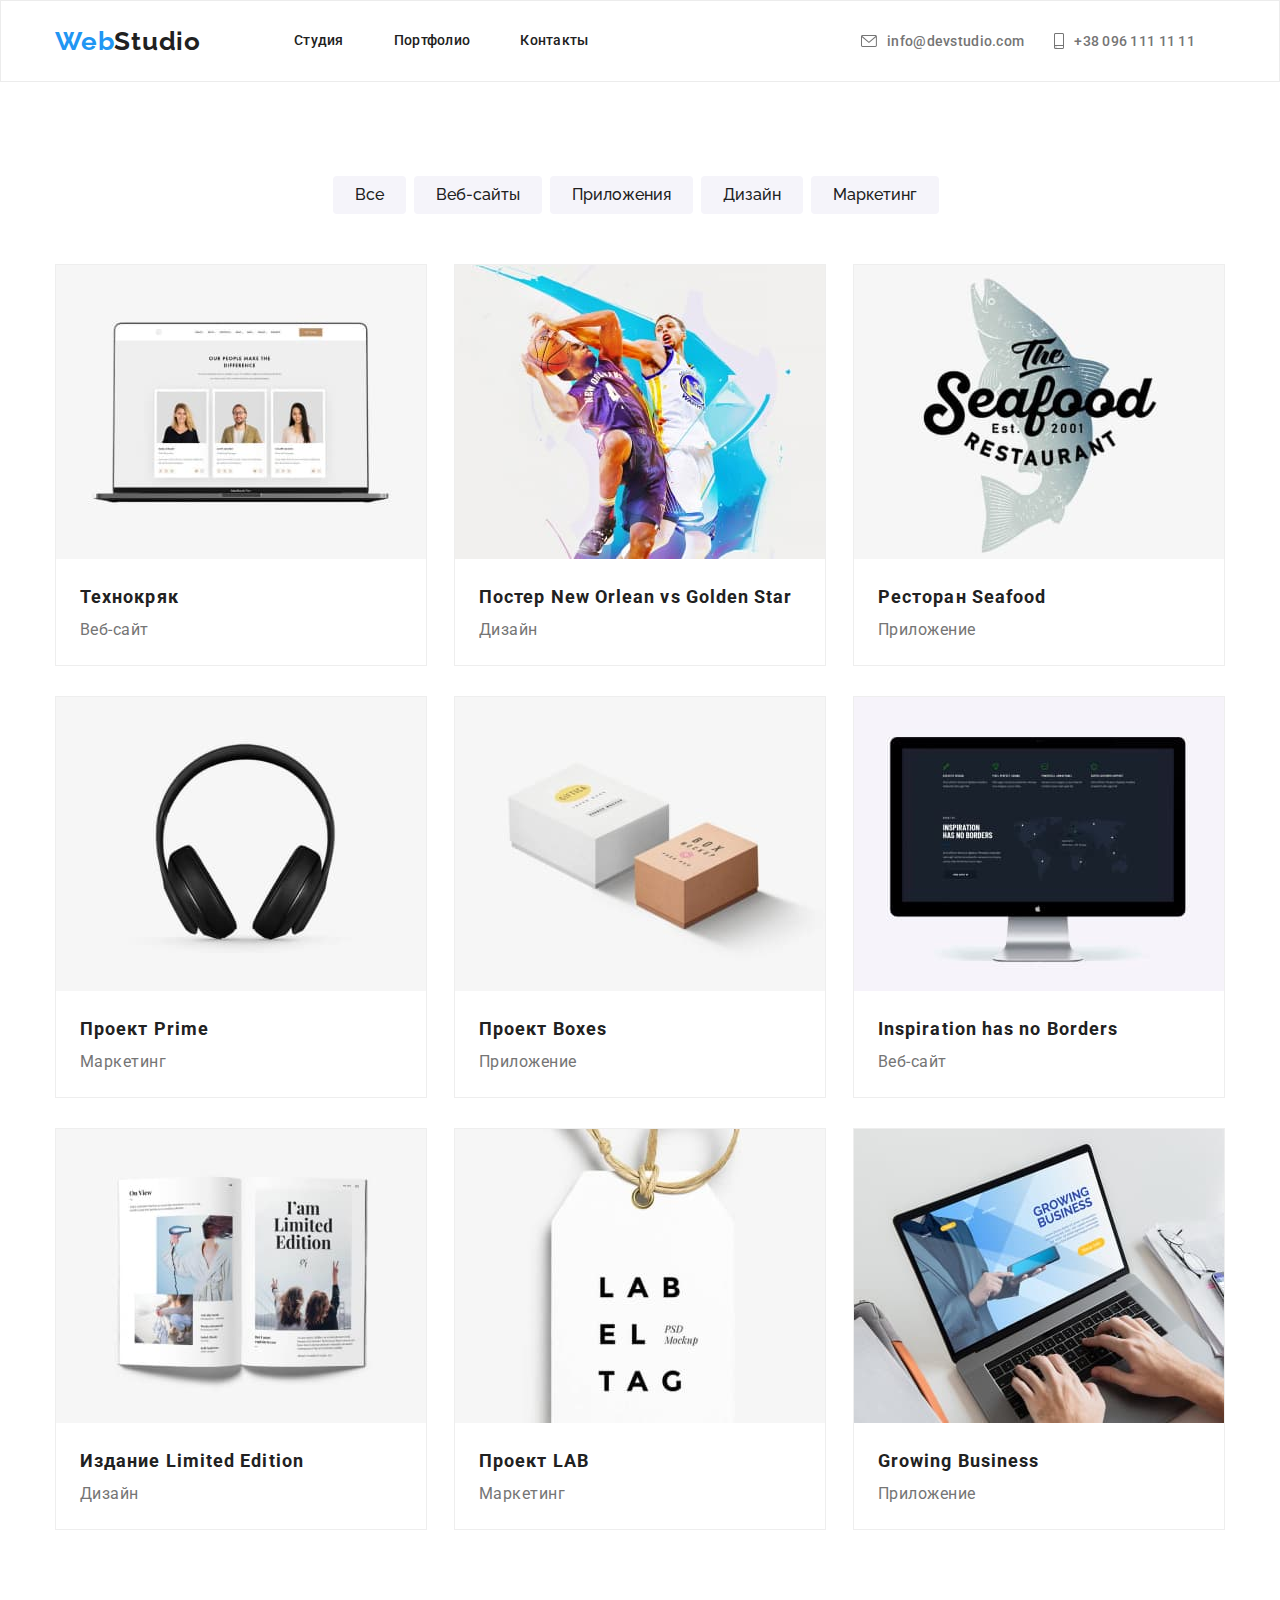
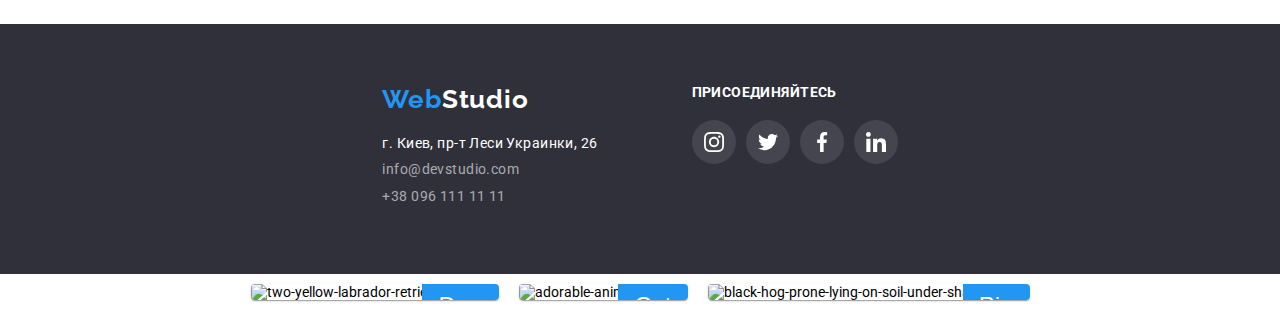
==== portfolio.html @ 31bb40c2 "Склонировал репозитори" ====
<!DOCTYPE html>
<html lang="en">
<head>
    <meta charset="UTF-8">
    <meta http-equiv="X-UA-Compatible" content="IE=edge">
    <meta name="viewport" content="width=device-width, initial-scale=1.0">
    <title>Portfolio</title>
    <link rel="preconnect" href="https://fonts.googleapis.com">
    <link rel="preconnect" href="https://fonts.gstatic.com" crossorigin>
    <link href="https://fonts.googleapis.com/css2?family=Raleway:wght@700&family=Roboto:wght@400;500;700;900&display=swap"
        rel="stylesheet">
    <link rel="stylesheet" href="https://cdnjs.cloudflare.com/ajax/libs/modern-normalize/1.1.0/modern-normalize.min.css"
        integrity="sha512-wpPYUAdjBVSE4KJnH1VR1HeZfpl1ub8YT/NKx4PuQ5NmX2tKuGu6U/JRp5y+Y8XG2tV+wKQpNHVUX03MfMFn9Q=="
        crossorigin="anonymous" referrerpolicy="no-referrer" />
    <link rel="stylesheet" href="./css/reset.css">
    <link rel="stylesheet" href="./css/styles.css">
</head>
<body>
    <!-- Шапка -->
    <header class="header">
        <div class="container header-top">
            <nav class="nav">
                <a lang="en" href="./index.html" class="logo">Web <span class="color-black">Studio</span></a>
                <ul class="links">
                    <li> <a href="./index.html" class="links-header">Студия</a></li>
                    <li> <a href="./portfolio.html" class="links-header">Портфолио</a></li>
                    <li> <a href="#" class="links-header">Контакты</a></li>
                </ul>
            </nav>
            <ul class="contacts list">
                <li class="icon-mail">
                    <a href="mailto:info@devstudio.com" class="link-header-root">
                        <svg class="mail-icon">
                            <use class="icon-envelope" href="./images/symbol-defs.svg#icon-envelope" width="16" height="12">
                        </svg>
                        info@devstudio.com
                    </a>
                </li>
                <li class="icon-mail">
                    <a href="tel:+380961111111" class="link-header-root">
                        <svg class="mail-icon smartphone">
                            <use class="icon-smartphone" href="./images/symbol-defs.svg#icon-smartphone" width="10"
                                height="16"></use>
                        </svg>
                        +38 096 111 11 11
                    </a>
                </li>
            </ul>
        </div>
    </header>
    <main>
        <section class="container">
            <div class="portfolio-content">
                <h1: hidden>Портфолио</h1:>
                <ul class="filter-button">
                    <li><button type="button" class="portfolio-button">Все</button></li>
                    <li><button type="button" class="portfolio-button">Веб-сайты</button></li>
                    <li><button type="button" class="portfolio-button">Приложения</button></li>
                    <li><button type="button" class="portfolio-button">Дизайн</button></li>
                    <li><button type="button" class="portfolio-button">Маркетинг</button></li>
                </ul>
                <ul class="portfolio-list">
                    <li class="portfolio-list-item">
                        <a href=""><img src="./images/img8.jpg" alt="Website" width="370" height="294"></a>
                        <div class="portfolio-spektr">
                            <h2 class="possibilities">Технокряк</h2>
                            <p class="possibilities-text">Веб-сайт</p>
                        </div>
                    </li>
                    <li class="portfolio-list-item">
                        <a href=""> <img src="./images/img9.jpg" alt="Poster" width="370" height="294"></a>
                        <div class="portfolio-spektr">
                            <h2 class="possibilities">Постер New Orlean vs Golden Star</h2>
                            <p class="possibilities-text">Дизайн</p>
                        </div>                        
                    </li>
                    <li class="portfolio-list-item">
                        <a href=""> <img src="./images/img10.jpg" alt="Restaurant" width="370" height="294"></a>
                        <div class="portfolio-spektr">
                            <h2 class="possibilities">Ресторан Seafood</h2>
                            <p class="possibilities-text">Приложение</p>
                        </div>
                    </li>
                    <li class="portfolio-list-item">
                        <a href=""> <img src="./images/img11.jpg" alt="Prodject Prime" width="370" height="294"></a>
                        <div class="portfolio-spektr">
                            <h2 class="possibilities">Проект Prime</h2>
                            <p class="possibilities-text">Маркетинг</p>
                        </div>
                    </li>
                    <li class="portfolio-list-item">
                        <a href=""> <img src="./images/img12.jpg" alt="Prodject Boxes" width="370" height="294"></a>
                        <div class="portfolio-spektr">
                            <h2 class="possibilities">Проект Boxes</h2>
                            <p class="possibilities-text">Приложение</p>
                        </div>                        
                    </li>
                    <li class="portfolio-list-item">
                        <a href=""> <img src="./images/img13.jpg" alt="Inspiration" width="370" height="294"></a>
                        <div class="portfolio-spektr">
                            <h2 class="possibilities">Inspiration has no Borders</h2>
                            <p class="possibilities-text">Веб-сайт</p>
                        </div>                        
                    </li>
                    <li class="portfolio-list-item">
                        <a href=""> <img src="./images/img14.jpg" alt="Издание Limited Edition" width="370" height="294"></a>
                        <div class="portfolio-spektr">
                            <h2 class="possibilities">Издание Limited Edition</h2>
                            <p class="possibilities-text">Дизайн</p>
                        </div>
                    </li>
                    <li class="portfolio-list-item">
                        <a href=""> <img src="./images/img15.jpg" alt="Проект LAB" width="370" height="294"></a>
                        <div class="portfolio-spektr">
                            <h2 class="possibilities">Проект LAB</h2>
                            <p class="possibilities-text">Маркетинг</p>
                        </div>                       
                    </li>
                    <li class="portfolio-list-item">
                        <a href=""> <img src="./images/img16.jpg" alt="Growing Business" width="370" height="294"></a>
                        <div class="portfolio-spektr">
                            <h2 class="possibilities">Growing Business</h2>
                            <p class="possibilities-text">Приложение</p>
                        </div>
                    </li>
                </ul>

            </div>
        </section>
    </main>
    <!-- Подвал страници -->
    <footer class="footer">
        <div class="container">
            <div>
                <a lang="en" href="./index.html" class="logo">Web<span class="color-white">Studio</span></a>
                <address class="address">
                    <ul>
                        <li class="footer-list"><a href="#" class="home"> г. Киев, пр-т Леси Украинки, 26</a></li>
                        <li class="footer-list"><a href="mailto:info@devstudio.com"
                                class="footer-contacts">info@devstudio.com</a>
                        </li>
                        <li class="footer-list"><a href="tel:+380961111111" class="footer-contacts">+38 096 111 11 11</a>
                        </li>
                    </ul>
                </address>
            </div>
            <div class="footer-social">
                <div class="footer-flex">
                    <h2 class="header-footer">присоединяйтесь</h2>
                </div>
                <div class="footer-flex-list">
                    <ul class="comand-social-list">
                        <li class="social-link"> <a href="#" class="comand-footer-link" aria-label="Instagram">
                                <svg class="icon-footer-link">
                                    <use href="images/symbol-defs.svg#icon-instagram" width="20" height="20"></use>
                                </svg>
                            </a>
                        </li>
                        <li class="social-link">
                            <a href="#" class="comand-footer-link" aria-label="Twitter">
                                <svg class="icon-footer-link">
                                    <use href="images/symbol-defs.svg#icon-twitter" width="20" height="20"></use>
                                </svg>
                            </a>
                        </li>
                        <li class="social-lick">
                            <a href="#" class="comand-footer-link" aria-label="Facebook">
                                <svg class="icon-footer-link">
                                    <use href="images/symbol-defs.svg#icon-facebook" width="20" height="20"></use>
                                </svg>
                            </a>
                        </li>
                        <li class="social-lick">
                            <a href="#" class="comand-footer-link" aria-label="Linkedin">
                                <svg class="icon-footer-link">
                                    <use href="images/symbol-defs.svg#icon-linkedin" width="20" height="20"></use>
                                </svg>
                            </a>
                        </li>
                    </ul>
                </div>
            </div>
        </div>
    </footer>
    <div class="container">
        <div class="thumb">
            <img src="https://images.pexels.com/photos/58997/pexels-photo-58997.jpeg?auto=compress&cs=tinysrgb&dpr=2&w=320"
                alt="two-yellow-labrador-retriever-puppies">
            <p class="label">Dog</p>
        </div>
    
        <div class="thumb">
            <img src="https://images.pexels.com/photos/2558605/pexels-photo-2558605.jpeg?auto=compress&cs=tinysrgb&dpr=2&&w=320"
                alt="adorable-animal-blur-cat">
            <p class="label">Cat</p>
        </div>
    
        <div class="thumb">
            <img src="https://images.pexels.com/photos/1300361/pexels-photo-1300361.jpeg?auto=compress&cs=tinysrgb&dpr=2&w=320"
                alt="black-hog-prone-lying-on-soil-under-shade-of-tree">
            <p class="label">Pig</p>
        </div>
    </div>
</body>
</html>
---- css/styles.css ----
*,
*::after,
*::before {
  margin: 0;
  padding: 0;
  box-sizing: border-box;
  /* outline: 2px solid tomato; */
}
a {
  text-decoration: none;
  cursor: pointer;
}
button {
  border: none;
  cursor: pointer;
}
ul li {
  list-style: none;
}

:root {
  --main-color: #212121;
  --sec-color: #757575;
  --active-color: #2196f3;
  --icon-color: #afb1b8;
}

body {
  font-family: 'Roboto', sans-serif;
  font-size: 14px;
  font-style: normal;
}
.section {
  padding-top: 94px;
  padding-bottom: 94px;
}
.container {
  width: 1200px;
  margin: 0 auto;
  padding: 0 15px;
}
.nav,
.links,
.contacts,
header .container {
  display: flex;
  justify-content: space-between;
}

.header {
  border: 1px solid #ececec;
}

header .logo {
  margin-right: 93px;
  display: flex;
  align-items: center;
  font-family: 'Raleway', sans-serif;
  font-style: normal;
  font-weight: bold;
  font-size: 26px;
  line-height: 1.19;
  letter-spacing: 0.03em;
  color: var(--active-color);
}
/*  */
.color-black {
  color: var(--main-color);
}

/* Контакти */

.links-header {
  font-weight: 500;
  font-size: 14px;
  line-height: 1.14;
  letter-spacing: 0.02em;
  color: var(--main-color);
  padding: 32px 0;
  display: inline-block;
  margin-right: 50px;
}

.links:last-child {
  margin-right: 0;
}

.links-header:hover,
.links-header:focus {
  color: var(--active-color);
}
.link-header-root {
  font-family: Roboto;
  font-style: normal;
  font-weight: 500;
  font-size: 14px;
  line-height: 16px;
  letter-spacing: 0.02em;
  color: #757575;
  margin-right: 30px;
}

.link-header-root:focus,
.link-header-root:hover {
  color: var(--active-color);
}

.link-header-root:focus .icon-envelope,
.link-header-root:hover .icon-envelope {
  fill: var(--active-color);
}

.link-header-root:focus .icon-smartphone,
.link-header-root:hover .icon-smartphone {
  fill: var(--active-color);
}

.icon-mail:last-child {
  margin-right: 0;
}

.header-top {
  align-items: center;
}
.contacts list {
  display: flex;
  margin-left: auto;
  align-items: center;
  vertical-align: center;
}

.contacts list .icon-mail + .icon-mail {
  display: flex;
  margin-left: 30px;
  justify-content: center;
}

.link-header-root {
  display: flex;
  align-items: center;
}

.mail-icon {
  display: inline-block;
  justify-content: center;
  align-items: center;
  margin-right: 10px;
  width: 16px;
  height: 12px;
}

.smartphone {
  display: inline-block;
  justify-content: center;
  align-items: center;
  margin-right: 10px;
  width: 10px;
  height: 16px;
}

.icon-envelope {
  width: 16px;
  height: 12px;
  fill: var(--sec-color);
}
.icon-smartphone {
  fill: var(--sec-color);
}
.link-header:hover use,
.link-header:focus use {
  fill: var(--active-color);
}
/* Герой  */
.hero {
  padding: 200px 0;
  background: #2f303a;
  height: 600px;
  max-width: 1600px;
  margin-left: auto;
  margin-right: auto;
  background-image: linear-gradient(to right, rgba(47, 48, 58, 0.4), rgba(47, 48, 58, 0.4)),
    url(../images/hero.jpg);
  background-size: contain;
  background-repeat: no-repeat;
  background-position: center;
}

.hero-title {
  font-size: 44px;
  color: #ffffff;
  text-transform: uppercase;
  font-weight: 900;
  font-size: 44px;
  line-height: 1.36;
  text-align: center;
  letter-spacing: 0.06em;
  max-width: 650px;
  margin: 0 auto;
  margin-bottom: 30px;
}

.hero-btn {
  padding: 10px 32px;
  border-radius: 4px;
  margin: 0 auto;
  display: block;
  background: var(--active-color);
  box-shadow: 0px 4px 4px rgba(0, 0, 0, 0.15);
  font-weight: bold;
  font-size: 16px;
  line-height: 1.87;
  letter-spacing: 0.06em;
  color: #ffffff;
}

.hero-btn:hover,
.hero-btn:focus {
  background-color: #188ce8;
}
/* Плюси компании */

.flex-company {
  display: flex;
  padding-top: 94px;
  justify-content: center;
  padding-bottom: 94px;
}

.company {
  font-size: 14px;
  line-height: 1.14;
  letter-spacing: 0.03em;
  text-transform: uppercase;
  color: var(--main-color);
  width: 270px;
  height: 16px;
  margin-bottom: 10px;
}

.company-plus {
  font-size: 14px;
  line-height: 1.71;
  color: var(--sec-color);
  box-sizing: border-box;
  width: 270px;
  height: 75px;
}

.flex-company-list:not(:last-child) {
  margin-right: 30px;
  width: 270px;
  height: 100;
}

.icon-box {
  display: flex;
  align-items: center;
  justify-content: center;
  margin-bottom: 30px;
  height: 120px;
  background-color: #f5f4fa;
}

.icon-antenna {
  display: flex;
  align-items: center;
  justify-content: center;
  padding: 0;
  width: 70px;
  height: 70px;
}

.icon-clock {
  display: flex;
  align-items: center;
  justify-content: center;
  padding: 0;
  width: 70px;
  height: 70px;
}

.icon-diagram {
  display: flex;
  align-items: center;
  justify-content: center;
  padding: 0;
  width: 70px;
  height: 70px;
}

.icon-astronaut {
  display: flex;
  align-items: center;
  justify-content: center;
  padding: 0;
  width: 70px;
  height: 70px;
}
/* Чем ми занимаємься */

.header-main {
  font-weight: bold;
  font-size: 36px;
  line-height: 1.16;
  text-align: center;
  letter-spacing: 0.03em;
  color: var(--main-color);
  margin-bottom: 50px;
}

.work {
  display: flex;
  padding-bottom: 94px;
}

.work-list:not(:last-child) {
  margin-right: 30px;
}

/* Наша команда */

.our-comand {
  background: #f5f4fa;
}

.comand {
  display: flex;
}

.comand-list {
  margin-right: 30px;
  background: #ffffff;
  box-shadow: 0px 1px 3px rgba(0, 0, 0, 0.12), 0px 1px 1px rgba(0, 0, 0, 0.14),
    0px 2px 1px rgba(0, 0, 0, 0.2);
  border-radius: 0px 0px 4px 4px;
}

.comand-list-name {
  text-align: center;
  margin-top: 30px;
  margin-bottom: 30px;
}

.employees {
  font-weight: 500;
  font-size: 16px;
  line-height: 1.18;
  letter-spacing: 0.03em;
  color: var(--main-color);
}

.speciality {
  font-size: 16px;
  line-height: 1.18;
  letter-spacing: 0.03em;
  color: var(--sec-color);
}

/* Соцсети*/

.comand-social-list {
  display: flex;
  justify-content: center;
  padding-left: 0;
}

.comand-social-list li:not(:last-child) {
  margin-right: 10px;
  margin-bottom: 30px;
}

.comand-social-link {
  display: flex;
  justify-content: center;
  align-items: center;
  background-position: center;
  border-radius: 50%;
  fill: #afb1b8;
  width: 44px;
  height: 44px;
}

.comand-social-link:hover,
.comand-social-link:focus {
  background-color: var(--active-color);
}

.comand-social-link:focus .icon-social-link,
.comand-social-link:hover .icon-social-link {
  fill: #ffffff;
}

.social-link {
  display: flex;
  justify-content: center;
  align-items: center;
}

.icon-social-link {
  width: 20px;
  height: 20px;
  fill: var(--sec-color);
}
/* Постоянные клиенты */
.clients-list {
  padding: 0;
  margin: 0;
  display: flex;
  justify-content: center;
  align-content: center;
}
.item {
  flex-basis: calc(100% / 6)-30px;
  /* display: flex; */
  /* align-items: center; */
  /* justify-content: center; */
  /* margin-bottom: 30px; */
  width: 170px;
  height: 92px;
}

.item:not(:last-child) {
  margin-right: 30px;
}

.client-icon {
  width: 170px;
  height: 92px;
  display: flex;
  justify-content: center;
  align-items: center;
  padding: 0;
  border-radius: 4px;
  border: 1px solid #afb1b8;
  background: #ffffff;
  fill: var(--icon-color);
  transition-property: border, fill;
  transition-duration: 250ms;
}

.client-icon:hover,
.client-icon:focus {
  fill: var(--active-color);
  border: 1px solid var(--active-color);
}

.item {
  fill: var(--icon-color);
}

.group1 {
  width: 41px;
  height: 47px;
}

.group2 {
  width: 40px;
  height: 52px;
}

.group3 {
  width: 43px;
  height: 41px;
}

.group4 {
  width: 85px;
  height: 41px;
}

.group5 {
  width: 63px;
  height: 45px;
}

.group6 {
  width: 94px;
  height: 44px;
}
/* Футер */

.footer {
  background: #2f303a;
  padding-top: 60px;
  padding-bottom: 60px;
}

.footer .container {
  display: flex;
}

.footer-social {
  margin-left: 70px;
}

.home {
  font-style: normal;
  font-size: 14px;
  line-height: 1.18;
  letter-spacing: 0.03em;
  color: #ffffff;
  margin-bottom: 10px;
}

.footer-contacts {
  font-style: normal;
  font-size: 14px;
  line-height: 1.18;
  letter-spacing: 0.03em;
  color: rgba(255, 255, 255, 0.6);
  margin-bottom: 10px;
}

footer .logo {
  margin-right: 93px;
  display: flex;
  align-items: center;
  font-family: 'Raleway', sans-serif;
  font-style: normal;
  font-weight: bold;
  font-size: 26px;
  line-height: 1.19;
  letter-spacing: 0.03em;
  color: var(--active-color);
}
.color-white {
  color: #fff;
}

.header-footer {
  font-family: Roboto;
  font-style: normal;
  font-weight: bold;
  font-size: 14px;
  line-height: 16px;
  letter-spacing: 0.03em;
  text-transform: uppercase;
  color: #ffffff;
  margin-bottom: 20px;
}
.comand-footer-link {
  display: flex;
  justify-content: center;
  align-items: center;
  background-position: center;
  border-radius: 50%;
  background: rgba(255, 255, 255, 0.1);
  width: 44px;
  height: 44px;
}

.icon-footer-link {
  width: 20px;
  height: 20px;
  fill: #ffffff;
}

.comand-footer-link:hover,
.comand-footer-link:focus {
  background-color: var(--active-color);
}

.comand-footer-link:focus .icon-social-link,
.comand-footer-link:hover .icon-social-link {
  fill: #ffffff;
}

/* .footer-flex { */
/* display: inline-flex; */
/* } */
/* .footer-flex-list { */
/* display: flex; */
/* } */
/* .flex-footer { */
/* display: flex; */
/* justify-content: center; */
/* } */
.home a:hover,
.home a:focus,
.footer-contacts a:hover,
.footer-contacts a:focus,


/* dddd */


.address {
  margin-top: 20px;
}

.footer-list:not(last-child) {
  margin-bottom: 10px;
}

/* Portfolio */
.portfolio-content {
  padding-top: 94px;
  padding-bottom: 94px;
}

/* Кнопки на портфолио */

.filter-button {
  display: flex;
  justify-content: center;
  padding: auto 8px;
}

.filter-button {
  padding-bottom: 50px;
}

.portfolio-button {
  padding: 6px 22px;
  text-align: center;
  color: var(--main-color);
  background: #f5f4fa;
  box-shadow: 0px 4px 4px rgba(0, 0, 0, 0.15);

  font-family: 'Raleway', sans-serif;
  font-weight: 500;
  font-size: 16px;
  line-height: 1.62;
  /* cursor: pointer; */

  border: none;
  box-shadow: none;
  border-radius: 4px;
  margin-right: 8px;
}

.portfolio-button:hover,
.portfolio-button:focus {
  background-color: #188ce8;
  color: #ffffff;
  box-shadow: 0px 3px 1px rgba(0, 0, 0, 0.1), 0px 1px 2px rgba(0, 0, 0, 0.08),
    0px 2px 2px rgba(0, 0, 0, 0.12);
}

.portfolio-list {
  /* padding-bottom: 94px; */
  display: flex;
  flex-wrap: wrap;
  justify-content: space-between;
}
.portfolio-list-item:focus,
.portfolio-list-item:hover {
  box-shadow: 0px 1px 1px rgba(0, 0, 0, 0.12), 0px 4px 4px rgba(0, 0, 0, 0.06),
    1px 4px 6px rgba(0, 0, 0, 0.16);
  cursor: pointer;
}
/* Список возможностей */
.portfolio-list-item:nth-child(-n + 6) {
  /* margin-right: 10px; */
  margin-bottom: 30px;
}
.portfolio-list-item {
  border: 1px solid #eeeeee;
}
.possibilities {
  font-weight: bold;
  font-size: 18px;
  line-height: 2;
  letter-spacing: 0.06em;
  color: var(--main-color);
}
.possibilities-text {
  font-size: 16px;
  line-height: 1.87;
  letter-spacing: 0.03em;
  color: #757575;
}

.portfolio-spektr {
  margin: 20px 24px;
}

/* Розбор конспекта */
img {
  display: block;
  max-width: 100%;
  height: auto;
}

.container {
  display: flex;
  justify-content: center;
  margin: 0 auto;
}

.thumb {
  position: relative;
  margin: 10px;
  border-radius: 4px;
  overflow: hidden;
  background-color: #fff;
  box-shadow: 0px 2px 1px -1px rgba(0, 0, 0, 0.2), 0px 1px 1px 0px rgba(0, 0, 0, 0.14),
    0px 1px 3px 0px rgba(0, 0, 0, 0.12);
}

.thumb > .label {
  position: absolute;
  top: 0;
  right: 0;
  margin: 0;
  padding: 8px 16px;
  border-bottom-left-radius: 4px;

  font-family: sans-serif;
  font-size: 24px;
  background-color: #2196f3;
  color: #fff;
}
img {
  display: block;
  max-width: 100%;
  height: auto;
}

.container {
  display: flex;
  justify-content: center;
  margin: 0 auto;
}

.thumb {
  position: relative;
  margin: 10px;
  border-radius: 4px;
  overflow: hidden;
  background-color: #fff;
  box-shadow: 0px 2px 1px -1px rgba(0, 0, 0, 0.2), 0px 1px 1px 0px rgba(0, 0, 0, 0.14),
    0px 1px 3px 0px rgba(0, 0, 0, 0.12);
}

.thumb > .label {
  position: absolute;
  top: 0;
  right: 0;
  margin: 0;
  padding: 8px 16px;
  border-bottom-left-radius: 4px;

  font-family: sans-serif;
  font-size: 24px;
  background-color: #2196f3;
  color: #fff;
}
img {
  display: block;
  max-width: 100%;
  height: auto;
}

.container {
  display: flex;
  justify-content: center;
  margin: 0 auto;
}

.thumb {
  position: relative;
  margin: 10px;
  border-radius: 4px;
  overflow: hidden;
  background-color: #fff;
  box-shadow: 0px 2px 1px -1px rgba(0, 0, 0, 0.2), 0px 1px 1px 0px rgba(0, 0, 0, 0.14),
    0px 1px 3px 0px rgba(0, 0, 0, 0.12);
}

.thumb > .label {
  position: absolute;
  top: 0;
  right: 0;
  margin: 0;
  padding: 8px 16px;
  border-bottom-left-radius: 4px;

  font-family: sans-serif;
  font-size: 24px;
  background-color: #2196f3;
  color: #fff;
}
img {
  display: block;
  max-width: 100%;
  height: auto;
}

.container {
  display: flex;
  justify-content: center;
  margin: 0 auto;
}

.thumb {
  position: relative;
  margin: 10px;
  border-radius: 4px;
  overflow: hidden;
  background-color: #fff;
  box-shadow: 0px 2px 1px -1px rgba(0, 0, 0, 0.2), 0px 1px 1px 0px rgba(0, 0, 0, 0.14),
    0px 1px 3px 0px rgba(0, 0, 0, 0.12);
}

.thumb > .label {
  position: absolute;
  top: 0;
  right: 0;
  margin: 0;
  padding: 8px 16px;
  border-bottom-left-radius: 4px;

  font-family: sans-serif;
  font-size: 24px;
  background-color: #2196f3;
  color: #fff;
}
img {
  display: block;
  max-width: 100%;
  height: auto;
}

.container {
  display: flex;
  justify-content: center;
  margin: 0 auto;
}

.thumb {
  position: relative;
  margin: 10px;
  border-radius: 4px;
  overflow: hidden;
  background-color: #fff;
  box-shadow: 0px 2px 1px -1px rgba(0, 0, 0, 0.2), 0px 1px 1px 0px rgba(0, 0, 0, 0.14),
    0px 1px 3px 0px rgba(0, 0, 0, 0.12);
}

.thumb > .label {
  position: absolute;
  top: 0;
  right: 0;
  margin: 0;
  padding: 8px 16px;
  border-bottom-left-radius: 4px;

  font-family: sans-serif;
  font-size: 24px;
  background-color: #2196f3;
  color: #fff;
}
img {
  display: block;
  max-width: 100%;
  height: auto;
}

.container {
  display: flex;
  justify-content: center;
  margin: 0 auto;
}

.thumb {
  position: relative;
  margin: 10px;
  border-radius: 4px;
  overflow: hidden;
  background-color: #fff;
  box-shadow: 0px 2px 1px -1px rgba(0, 0, 0, 0.2), 0px 1px 1px 0px rgba(0, 0, 0, 0.14),
    0px 1px 3px 0px rgba(0, 0, 0, 0.12);
}

.thumb > .label {
  position: absolute;
  top: 0;
  right: 0;
  margin: 0;
  padding: 8px 16px;
  border-bottom-left-radius: 4px;

  font-family: sans-serif;
  font-size: 24px;
  background-color: #2196f3;
  color: #fff;
}
img {
  display: block;
  max-width: 100%;
  height: auto;
}

.container {
  display: flex;
  justify-content: center;
  margin: 0 auto;
}

.thumb {
  position: relative;
  margin: 10px;
  border-radius: 4px;
  overflow: hidden;
  background-color: #fff;
  box-shadow: 0px 2px 1px -1px rgba(0, 0, 0, 0.2), 0px 1px 1px 0px rgba(0, 0, 0, 0.14),
    0px 1px 3px 0px rgba(0, 0, 0, 0.12);
}

.thumb > .label {
  position: absolute;
  top: 0;
  right: 0;
  margin: 0;
  padding: 8px 16px;
  border-bottom-left-radius: 4px;

  font-family: sans-serif;
  font-size: 24px;
  background-color: #2196f3;
  color: #fff;
}
img {
  display: block;
  max-width: 100%;
  height: auto;
}

.container {
  display: flex;
  justify-content: center;
  margin: 0 auto;
}

.thumb {
  position: relative;
  margin: 10px;
  border-radius: 4px;
  overflow: hidden;
  background-color: #fff;
  box-shadow: 0px 2px 1px -1px rgba(0, 0, 0, 0.2), 0px 1px 1px 0px rgba(0, 0, 0, 0.14),
    0px 1px 3px 0px rgba(0, 0, 0, 0.12);
}

.thumb > .label {
  position: absolute;
  top: 0;
  right: 0;
  margin: 0;
  padding: 8px 16px;
  border-bottom-left-radius: 4px;

  font-family: sans-serif;
  font-size: 24px;
  background-color: #2196f3;
  color: #fff;
}
img {
  display: block;
  max-width: 100%;
  height: auto;
}

.container {
  display: flex;
  justify-content: center;
  margin: 0 auto;
}

.thumb {
  position: relative;
  margin: 10px;
  border-radius: 4px;
  overflow: hidden;
  background-color: #fff;
  box-shadow: 0px 2px 1px -1px rgba(0, 0, 0, 0.2), 0px 1px 1px 0px rgba(0, 0, 0, 0.14),
    0px 1px 3px 0px rgba(0, 0, 0, 0.12);
}

.thumb > .label {
  position: absolute;
  top: 0;
  right: 0;
  margin: 0;
  padding: 8px 16px;
  border-bottom-left-radius: 4px;

  font-family: sans-serif;
  font-size: 24px;
  background-color: #2196f3;
  color: #fff;
}
img {
  display: block;
  max-width: 100%;
  height: auto;
}

.container {
  display: flex;
  justify-content: center;
  margin: 0 auto;
}

.thumb {
  position: relative;
  margin: 10px;
  border-radius: 4px;
  overflow: hidden;
  background-color: #fff;
  box-shadow: 0px 2px 1px -1px rgba(0, 0, 0, 0.2), 0px 1px 1px 0px rgba(0, 0, 0, 0.14),
    0px 1px 3px 0px rgba(0, 0, 0, 0.12);
}

.thumb > .label {
  position: absolute;
  top: 0;
  right: 0;
  margin: 0;
  padding: 8px 16px;
  border-bottom-left-radius: 4px;

  font-family: sans-serif;
  font-size: 24px;
  background-color: #2196f3;
  color: #fff;
}
img {
  display: block;
  max-width: 100%;
  height: auto;
}

.container {
  display: flex;
  justify-content: center;
  margin: 0 auto;
}

.thumb {
  position: relative;
  margin: 10px;
  border-radius: 4px;
  overflow: hidden;
  background-color: #fff;
  box-shadow: 0px 2px 1px -1px rgba(0, 0, 0, 0.2), 0px 1px 1px 0px rgba(0, 0, 0, 0.14),
    0px 1px 3px 0px rgba(0, 0, 0, 0.12);
}

.thumb > .label {
  position: absolute;
  top: 0;
  right: 0;
  margin: 0;
  padding: 8px 16px;
  border-bottom-left-radius: 4px;

  font-family: sans-serif;
  font-size: 24px;
  background-color: #2196f3;
  color: #fff;
}
img {
  display: block;
  max-width: 100%;
  height: auto;
}

.container {
  display: flex;
  justify-content: center;
  margin: 0 auto;
}

.thumb {
  position: relative;
  margin: 10px;
  border-radius: 4px;
  overflow: hidden;
  background-color: #fff;
  box-shadow: 0px 2px 1px -1px rgba(0, 0, 0, 0.2), 0px 1px 1px 0px rgba(0, 0, 0, 0.14),
    0px 1px 3px 0px rgba(0, 0, 0, 0.12);
}

.thumb > .label {
  position: absolute;
  top: 0;
  right: 0;
  margin: 0;
  padding: 8px 16px;
  border-bottom-left-radius: 4px;

  font-family: sans-serif;
  font-size: 24px;
  background-color: #2196f3;
  color: #fff;
}
img {
  display: block;
  max-width: 100%;
  height: auto;
}

.container {
  display: flex;
  justify-content: center;
  margin: 0 auto;
}

.thumb {
  position: relative;
  margin: 10px;
  border-radius: 4px;
  overflow: hidden;
  background-color: #fff;
  box-shadow: 0px 2px 1px -1px rgba(0, 0, 0, 0.2), 0px 1px 1px 0px rgba(0, 0, 0, 0.14),
    0px 1px 3px 0px rgba(0, 0, 0, 0.12);
}

.thumb > .label {
  position: absolute;
  top: 0;
  right: 0;
  margin: 0;
  padding: 8px 16px;
  border-bottom-left-radius: 4px;

  font-family: sans-serif;
  font-size: 24px;
  background-color: #2196f3;
  color: #fff;
}
img {
  display: block;
  max-width: 100%;
  height: auto;
}

.container {
  display: flex;
  justify-content: center;
  margin: 0 auto;
}

.thumb {
  position: relative;
  margin: 10px;
  border-radius: 4px;
  overflow: hidden;
  background-color: #fff;
  box-shadow: 0px 2px 1px -1px rgba(0, 0, 0, 0.2), 0px 1px 1px 0px rgba(0, 0, 0, 0.14),
    0px 1px 3px 0px rgba(0, 0, 0, 0.12);
}

.thumb > .label {
  position: absolute;
  top: 0;
  right: 0;
  margin: 0;
  padding: 8px 16px;
  border-bottom-left-radius: 4px;

  font-family: sans-serif;
  font-size: 24px;
  background-color: #2196f3;
  color: #fff;
}
img {
  display: block;
  max-width: 100%;
  height: auto;
}

.container {
  display: flex;
  justify-content: center;
  margin: 0 auto;
}

.thumb {
  position: relative;
  margin: 10px;
  border-radius: 4px;
  overflow: hidden;
  background-color: #fff;
  box-shadow: 0px 2px 1px -1px rgba(0, 0, 0, 0.2), 0px 1px 1px 0px rgba(0, 0, 0, 0.14),
    0px 1px 3px 0px rgba(0, 0, 0, 0.12);
}

.thumb > .label {
  position: absolute;
  top: 0;
  right: 0;
  margin: 0;
  padding: 8px 16px;
  border-bottom-left-radius: 4px;

  font-family: sans-serif;
  font-size: 24px;
  background-color: #2196f3;
  color: #fff;
}
img {
  display: block;
  max-width: 100%;
  height: auto;
}

.container {
  display: flex;
  justify-content: center;
  margin: 0 auto;
}

.thumb {
  position: relative;
  margin: 10px;
  border-radius: 4px;
  overflow: hidden;
  background-color: #fff;
  box-shadow: 0px 2px 1px -1px rgba(0, 0, 0, 0.2), 0px 1px 1px 0px rgba(0, 0, 0, 0.14),
    0px 1px 3px 0px rgba(0, 0, 0, 0.12);
}

.thumb > .label {
  position: absolute;
  top: 0;
  right: 0;
  margin: 0;
  padding: 8px 16px;
  border-bottom-left-radius: 4px;

  font-family: sans-serif;
  font-size: 24px;
  background-color: #2196f3;
  color: #fff;
}
img {
  display: block;
  max-width: 100%;
  height: auto;
}

.container {
  display: flex;
  justify-content: center;
  margin: 0 auto;
}

.thumb {
  position: relative;
  margin: 10px;
  border-radius: 4px;
  overflow: hidden;
  background-color: #fff;
  box-shadow: 0px 2px 1px -1px rgba(0, 0, 0, 0.2), 0px 1px 1px 0px rgba(0, 0, 0, 0.14),
    0px 1px 3px 0px rgba(0, 0, 0, 0.12);
}

.thumb > .label {
  position: absolute;
  top: 0;
  right: 0;
  margin: 0;
  padding: 8px 16px;
  border-bottom-left-radius: 4px;

  font-family: sans-serif;
  font-size: 24px;
  background-color: #2196f3;
  color: #fff;
}
img {
  display: block;
  max-width: 100%;
  height: auto;
}

.container {
  display: flex;
  justify-content: center;
  margin: 0 auto;
}

.thumb {
  position: relative;
  margin: 10px;
  border-radius: 4px;
  overflow: hidden;
  background-color: #fff;
  box-shadow: 0px 2px 1px -1px rgba(0, 0, 0, 0.2), 0px 1px 1px 0px rgba(0, 0, 0, 0.14),
    0px 1px 3px 0px rgba(0, 0, 0, 0.12);
}

.thumb > .label {
  position: absolute;
  top: 0;
  right: 0;
  margin: 0;
  padding: 8px 16px;
  border-bottom-left-radius: 4px;

  font-family: sans-serif;
  font-size: 24px;
  background-color: #2196f3;
  color: #fff;
}
img {
  display: block;
  max-width: 100%;
  height: auto;
}

.container {
  display: flex;
  justify-content: center;
  margin: 0 auto;
}

.thumb {
  position: relative;
  margin: 10px;
  border-radius: 4px;
  overflow: hidden;
  background-color: #fff;
  box-shadow: 0px 2px 1px -1px rgba(0, 0, 0, 0.2), 0px 1px 1px 0px rgba(0, 0, 0, 0.14),
    0px 1px 3px 0px rgba(0, 0, 0, 0.12);
}

.thumb > .label {
  position: absolute;
  top: 0;
  right: 0;
  margin: 0;
  padding: 8px 16px;
  border-bottom-left-radius: 4px;

  font-family: sans-serif;
  font-size: 24px;
  background-color: #2196f3;
  color: #fff;
}
img {
  display: block;
  max-width: 100%;
  height: auto;
}

.container {
  display: flex;
  justify-content: center;
  margin: 0 auto;
}

.thumb {
  position: relative;
  margin: 10px;
  border-radius: 4px;
  overflow: hidden;
  background-color: #fff;
  box-shadow: 0px 2px 1px -1px rgba(0, 0, 0, 0.2), 0px 1px 1px 0px rgba(0, 0, 0, 0.14),
    0px 1px 3px 0px rgba(0, 0, 0, 0.12);
}

.thumb > .label {
  position: absolute;
  top: 0;
  right: 0;
  margin: 0;
  padding: 8px 16px;
  border-bottom-left-radius: 4px;

  font-family: sans-serif;
  font-size: 24px;
  background-color: #2196f3;
  color: #fff;
}
img {
  display: block;
  max-width: 100%;
  height: auto;
}

.container {
  display: flex;
  justify-content: center;
  margin: 0 auto;
}

.thumb {
  position: relative;
  margin: 10px;
  border-radius: 4px;
  overflow: hidden;
  background-color: #fff;
  box-shadow: 0px 2px 1px -1px rgba(0, 0, 0, 0.2), 0px 1px 1px 0px rgba(0, 0, 0, 0.14),
    0px 1px 3px 0px rgba(0, 0, 0, 0.12);
}

.thumb > .label {
  position: absolute;
  top: 0;
  right: 0;
  margin: 0;
  padding: 8px 16px;
  border-bottom-left-radius: 4px;

  font-family: sans-serif;
  font-size: 24px;
  background-color: #2196f3;
  color: #fff;
}
img {
  display: block;
  max-width: 100%;
  height: auto;
}

.container {
  display: flex;
  justify-content: center;
  margin: 0 auto;
}

.thumb {
  position: relative;
  margin: 10px;
  border-radius: 4px;
  overflow: hidden;
  background-color: #fff;
  box-shadow: 0px 2px 1px -1px rgba(0, 0, 0, 0.2), 0px 1px 1px 0px rgba(0, 0, 0, 0.14),
    0px 1px 3px 0px rgba(0, 0, 0, 0.12);
}

.thumb > .label {
  position: absolute;
  top: 0;
  right: 0;
  margin: 0;
  padding: 8px 16px;
  border-bottom-left-radius: 4px;

  font-family: sans-serif;
  font-size: 24px;
  background-color: #2196f3;
  color: #fff;
}
img {
  display: block;
  max-width: 100%;
  height: auto;
}

.container {
  display: flex;
  justify-content: center;
  margin: 0 auto;
}

.thumb {
  position: relative;
  margin: 10px;
  border-radius: 4px;
  overflow: hidden;
  background-color: #fff;
  box-shadow: 0px 2px 1px -1px rgba(0, 0, 0, 0.2), 0px 1px 1px 0px rgba(0, 0, 0, 0.14),
    0px 1px 3px 0px rgba(0, 0, 0, 0.12);
}

.thumb > .label {
  position: absolute;
  top: 0;
  right: 0;
  margin: 0;
  padding: 8px 16px;
  border-bottom-left-radius: 4px;

  font-family: sans-serif;
  font-size: 24px;
  background-color: #2196f3;
  color: #fff;
}
img {
  display: block;
  max-width: 100%;
  height: auto;
}

.container {
  display: flex;
  justify-content: center;
  margin: 0 auto;
}

.thumb {
  position: relative;
  margin: 10px;
  border-radius: 4px;
  overflow: hidden;
  background-color: #fff;
  box-shadow: 0px 2px 1px -1px rgba(0, 0, 0, 0.2), 0px 1px 1px 0px rgba(0, 0, 0, 0.14),
    0px 1px 3px 0px rgba(0, 0, 0, 0.12);
}

.thumb > .label {
  position: absolute;
  top: 0;
  right: 0;
  margin: 0;
  padding: 8px 16px;
  border-bottom-left-radius: 4px;

  font-family: sans-serif;
  font-size: 24px;
  background-color: #2196f3;
  color: #fff;
}
img {
  display: block;
  max-width: 100%;
  height: auto;
}

.container {
  display: flex;
  justify-content: center;
  margin: 0 auto;
}

.thumb {
  position: relative;
  margin: 10px;
  border-radius: 4px;
  overflow: hidden;
  background-color: #fff;
  box-shadow: 0px 2px 1px -1px rgba(0, 0, 0, 0.2), 0px 1px 1px 0px rgba(0, 0, 0, 0.14),
    0px 1px 3px 0px rgba(0, 0, 0, 0.12);
}

.thumb > .label {
  position: absolute;
  top: 0;
  right: 0;
  margin: 0;
  padding: 8px 16px;
  border-bottom-left-radius: 4px;

  font-family: sans-serif;
  font-size: 24px;
  background-color: #2196f3;
  color: #fff;
}
img {
  display: block;
  max-width: 100%;
  height: auto;
}

.container {
  display: flex;
  justify-content: center;
  margin: 0 auto;
}

.thumb {
  position: relative;
  margin: 10px;
  border-radius: 4px;
  overflow: hidden;
  background-color: #fff;
  box-shadow: 0px 2px 1px -1px rgba(0, 0, 0, 0.2), 0px 1px 1px 0px rgba(0, 0, 0, 0.14),
    0px 1px 3px 0px rgba(0, 0, 0, 0.12);
}

.thumb > .label {
  position: absolute;
  top: 0;
  right: 0;
  margin: 0;
  padding: 8px 16px;
  border-bottom-left-radius: 4px;

  font-family: sans-serif;
  font-size: 24px;
  background-color: #2196f3;
  color: #fff;
}
img {
  display: block;
  max-width: 100%;
  height: auto;
}

.container {
  display: flex;
  justify-content: center;
  margin: 0 auto;
}

.thumb {
  position: relative;
  margin: 10px;
  border-radius: 4px;
  overflow: hidden;
  background-color: #fff;
  box-shadow: 0px 2px 1px -1px rgba(0, 0, 0, 0.2), 0px 1px 1px 0px rgba(0, 0, 0, 0.14),
    0px 1px 3px 0px rgba(0, 0, 0, 0.12);
}

.thumb > .label {
  position: absolute;
  top: 0;
  right: 0;
  margin: 0;
  padding: 8px 16px;
  border-bottom-left-radius: 4px;

  font-family: sans-serif;
  font-size: 24px;
  background-color: #2196f3;
  color: #fff;
}
img {
  display: block;
  max-width: 100%;
  height: auto;
}

.container {
  display: flex;
  justify-content: center;
  margin: 0 auto;
}

.thumb {
  position: relative;
  margin: 10px;
  border-radius: 4px;
  overflow: hidden;
  background-color: #fff;
  box-shadow: 0px 2px 1px -1px rgba(0, 0, 0, 0.2), 0px 1px 1px 0px rgba(0, 0, 0, 0.14),
    0px 1px 3px 0px rgba(0, 0, 0, 0.12);
}

.thumb > .label {
  position: absolute;
  top: 0;
  right: 0;
  margin: 0;
  padding: 8px 16px;
  border-bottom-left-radius: 4px;

  font-family: sans-serif;
  font-size: 24px;
  background-color: #2196f3;
  color: #fff;
}
img {
  display: block;
  max-width: 100%;
  height: auto;
}

.container {
  display: flex;
  justify-content: center;
  margin: 0 auto;
}

.thumb {
  position: relative;
  margin: 10px;
  border-radius: 4px;
  overflow: hidden;
  background-color: #fff;
  box-shadow: 0px 2px 1px -1px rgba(0, 0, 0, 0.2), 0px 1px 1px 0px rgba(0, 0, 0, 0.14),
    0px 1px 3px 0px rgba(0, 0, 0, 0.12);
}

.thumb > .label {
  position: absolute;
  top: 0;
  right: 0;
  margin: 0;
  padding: 8px 16px;
  border-bottom-left-radius: 4px;

  font-family: sans-serif;
  font-size: 24px;
  background-color: #2196f3;
  color: #fff;
}
img {
  display: block;
  max-width: 100%;
  height: auto;
}

.container {
  display: flex;
  justify-content: center;
  margin: 0 auto;
}

.thumb {
  position: relative;
  margin: 10px;
  border-radius: 4px;
  overflow: hidden;
  background-color: #fff;
  box-shadow: 0px 2px 1px -1px rgba(0, 0, 0, 0.2), 0px 1px 1px 0px rgba(0, 0, 0, 0.14),
    0px 1px 3px 0px rgba(0, 0, 0, 0.12);
}

.thumb > .label {
  position: absolute;
  top: 0;
  right: 0;
  margin: 0;
  padding: 8px 16px;
  border-bottom-left-radius: 4px;

  font-family: sans-serif;
  font-size: 24px;
  background-color: #2196f3;
  color: #fff;
}
img {
  display: block;
  max-width: 100%;
  height: auto;
}

.container {
  display: flex;
  justify-content: center;
  margin: 0 auto;
}

.thumb {
  position: relative;
  margin: 10px;
  border-radius: 4px;
  overflow: hidden;
  background-color: #fff;
  box-shadow: 0px 2px 1px -1px rgba(0, 0, 0, 0.2), 0px 1px 1px 0px rgba(0, 0, 0, 0.14),
    0px 1px 3px 0px rgba(0, 0, 0, 0.12);
}

.thumb > .label {
  position: absolute;
  top: 0;
  right: 0;
  margin: 0;
  padding: 8px 16px;
  border-bottom-left-radius: 4px;

  font-family: sans-serif;
  font-size: 24px;
  background-color: #2196f3;
  color: #fff;
}
img {
  display: block;
  max-width: 100%;
  height: auto;
}

.container {
  display: flex;
  justify-content: center;
  margin: 0 auto;
}

.thumb {
  position: relative;
  margin: 10px;
  border-radius: 4px;
  overflow: hidden;
  background-color: #fff;
  box-shadow: 0px 2px 1px -1px rgba(0, 0, 0, 0.2), 0px 1px 1px 0px rgba(0, 0, 0, 0.14),
    0px 1px 3px 0px rgba(0, 0, 0, 0.12);
}

.thumb > .label {
  position: absolute;
  top: 0;
  right: 0;
  margin: 0;
  padding: 8px 16px;
  border-bottom-left-radius: 4px;

  font-family: sans-serif;
  font-size: 24px;
  background-color: #2196f3;
  color: #fff;
}
img {
  display: block;
  max-width: 100%;
  height: auto;
}

.container {
  display: flex;
  justify-content: center;
  margin: 0 auto;
}

.thumb {
  position: relative;
  margin: 10px;
  border-radius: 4px;
  overflow: hidden;
  background-color: #fff;
  box-shadow: 0px 2px 1px -1px rgba(0, 0, 0, 0.2), 0px 1px 1px 0px rgba(0, 0, 0, 0.14),
    0px 1px 3px 0px rgba(0, 0, 0, 0.12);
}

.thumb > .label {
  position: absolute;
  top: 0;
  right: 0;
  margin: 0;
  padding: 8px 16px;
  border-bottom-left-radius: 4px;

  font-family: sans-serif;
  font-size: 24px;
  background-color: #2196f3;
  color: #fff;
}
img {
  display: block;
  max-width: 100%;
  height: auto;
}

.container {
  display: flex;
  justify-content: center;
  margin: 0 auto;
}

.thumb {
  position: relative;
  margin: 10px;
  border-radius: 4px;
  overflow: hidden;
  background-color: #fff;
  box-shadow: 0px 2px 1px -1px rgba(0, 0, 0, 0.2), 0px 1px 1px 0px rgba(0, 0, 0, 0.14),
    0px 1px 3px 0px rgba(0, 0, 0, 0.12);
}

.thumb > .label {
  position: absolute;
  top: 0;
  right: 0;
  margin: 0;
  padding: 8px 16px;
  border-bottom-left-radius: 4px;

  font-family: sans-serif;
  font-size: 24px;
  background-color: #2196f3;
  color: #fff;
}
img {
  display: block;
  max-width: 100%;
  height: auto;
}

.container {
  display: flex;
  justify-content: center;
  margin: 0 auto;
}

.thumb {
  position: relative;
  margin: 10px;
  border-radius: 4px;
  overflow: hidden;
  background-color: #fff;
  box-shadow: 0px 2px 1px -1px rgba(0, 0, 0, 0.2), 0px 1px 1px 0px rgba(0, 0, 0, 0.14),
    0px 1px 3px 0px rgba(0, 0, 0, 0.12);
}

.thumb > .label {
  position: absolute;
  top: 0;
  right: 0;
  margin: 0;
  padding: 8px 16px;
  border-bottom-left-radius: 4px;

  font-family: sans-serif;
  font-size: 24px;
  background-color: #2196f3;
  color: #fff;
}
img {
  display: block;
  max-width: 100%;
  height: auto;
}

.container {
  display: flex;
  justify-content: center;
  margin: 0 auto;
}

.thumb {
  position: relative;
  margin: 10px;
  border-radius: 4px;
  overflow: hidden;
  background-color: #fff;
  box-shadow: 0px 2px 1px -1px rgba(0, 0, 0, 0.2), 0px 1px 1px 0px rgba(0, 0, 0, 0.14),
    0px 1px 3px 0px rgba(0, 0, 0, 0.12);
}

.thumb > .label {
  position: absolute;
  top: 0;
  right: 0;
  margin: 0;
  padding: 8px 16px;
  border-bottom-left-radius: 4px;

  font-family: sans-serif;
  font-size: 24px;
  background-color: #2196f3;
  color: #fff;
}
img {
  display: block;
  max-width: 100%;
  height: auto;
}

.container {
  display: flex;
  justify-content: center;
  margin: 0 auto;
}

.thumb {
  position: relative;
  margin: 10px;
  border-radius: 4px;
  overflow: hidden;
  background-color: #fff;
  box-shadow: 0px 2px 1px -1px rgba(0, 0, 0, 0.2), 0px 1px 1px 0px rgba(0, 0, 0, 0.14),
    0px 1px 3px 0px rgba(0, 0, 0, 0.12);
}

.thumb > .label {
  position: absolute;
  top: 0;
  right: 0;
  margin: 0;
  padding: 8px 16px;
  border-bottom-left-radius: 4px;

  font-family: sans-serif;
  font-size: 24px;
  background-color: #2196f3;
  color: #fff;
}
img {
  display: block;
  max-width: 100%;
  height: auto;
}

.container {
  display: flex;
  justify-content: center;
  margin: 0 auto;
}

.thumb {
  position: relative;
  margin: 10px;
  border-radius: 4px;
  overflow: hidden;
  background-color: #fff;
  box-shadow: 0px 2px 1px -1px rgba(0, 0, 0, 0.2), 0px 1px 1px 0px rgba(0, 0, 0, 0.14),
    0px 1px 3px 0px rgba(0, 0, 0, 0.12);
}

.thumb > .label {
  position: absolute;
  top: 0;
  right: 0;
  margin: 0;
  padding: 8px 16px;
  border-bottom-left-radius: 4px;

  font-family: sans-serif;
  font-size: 24px;
  background-color: #2196f3;
  color: #fff;
}
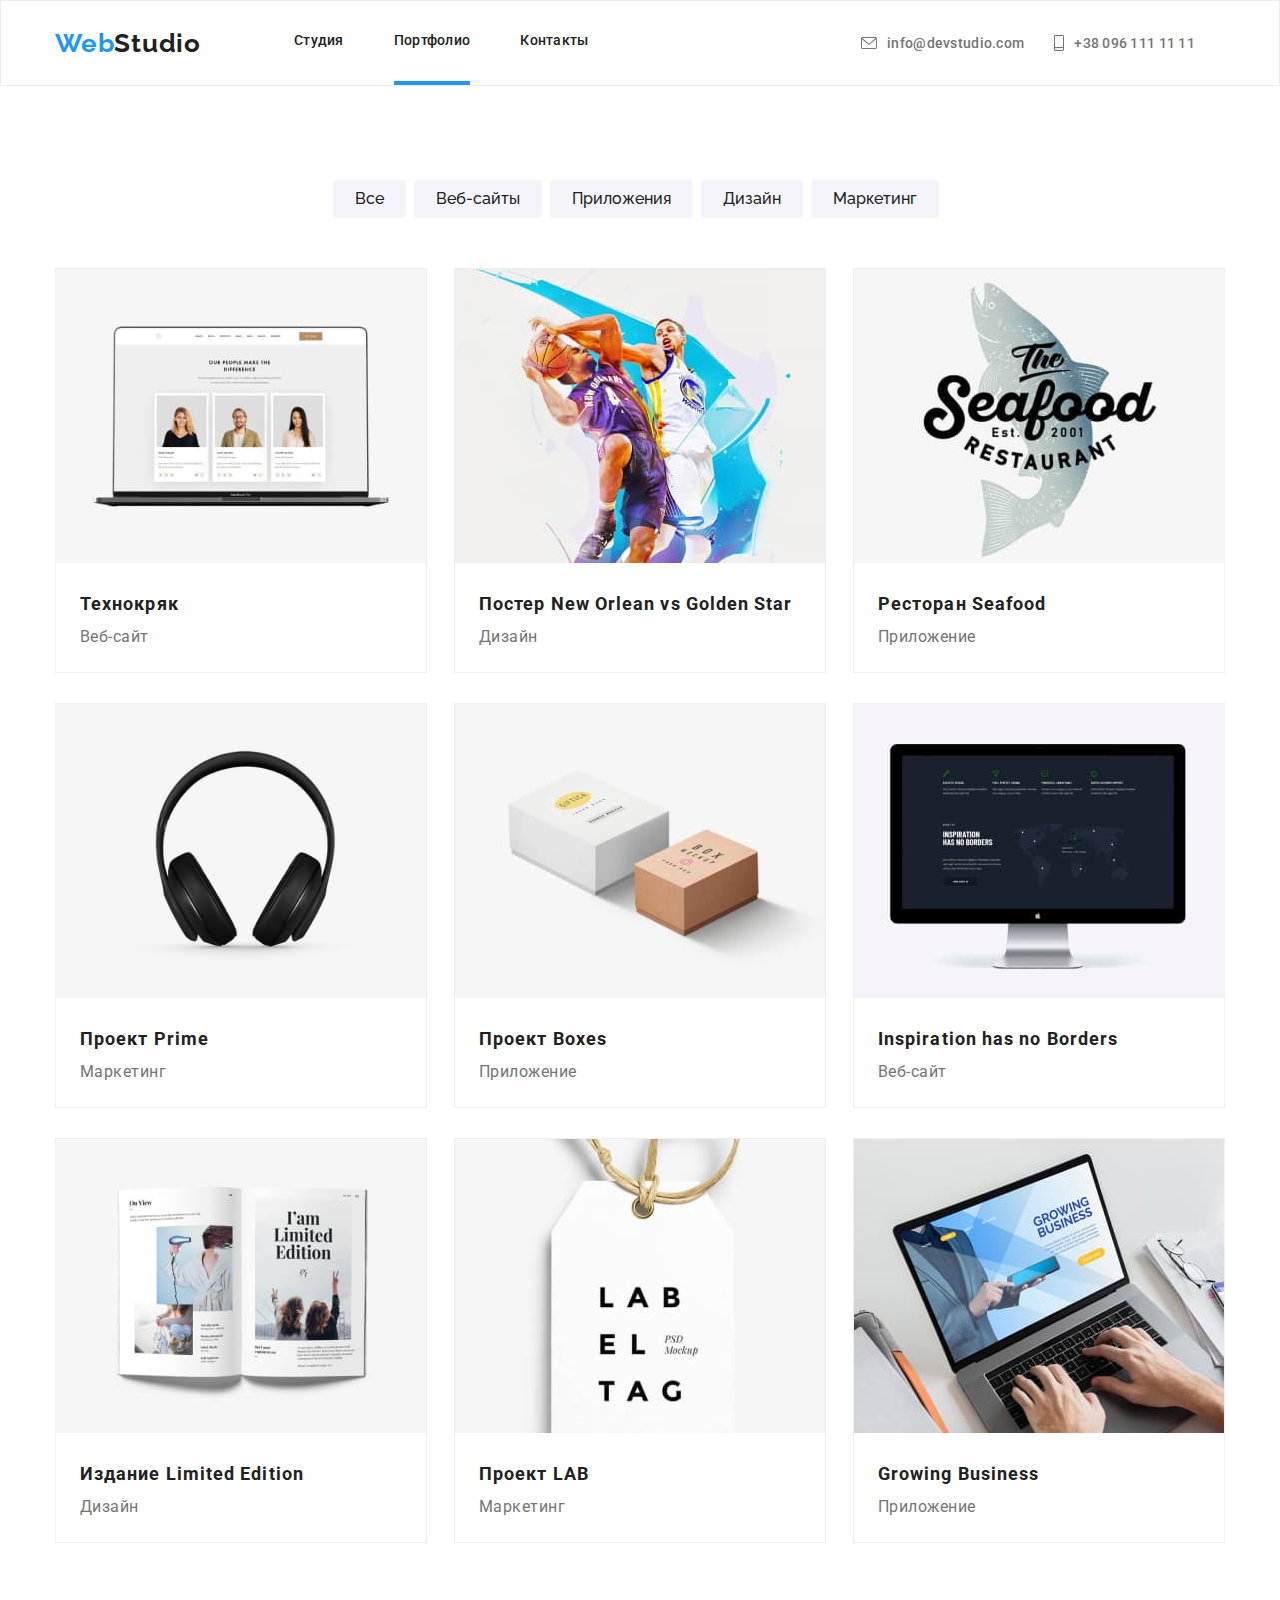
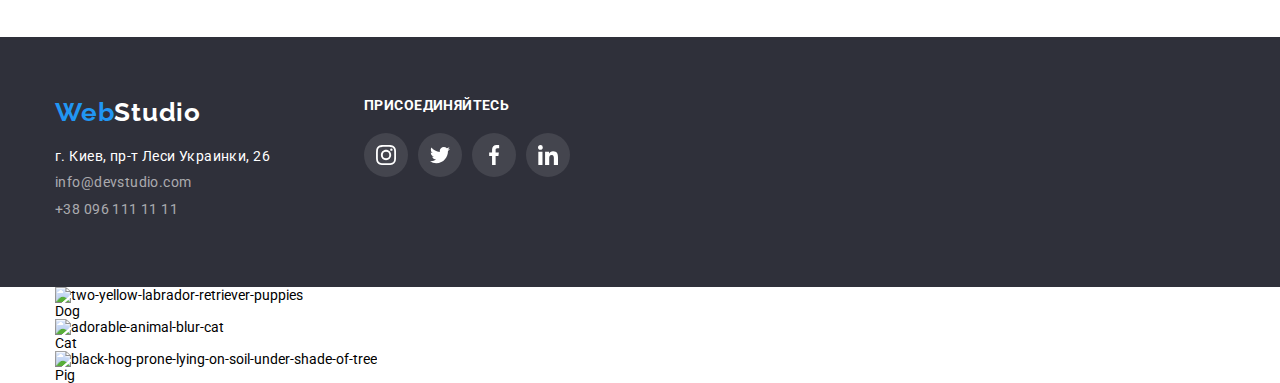
==== commit 4edf6e05: "Часть роботи" ====
--- a/portfolio.html
+++ b/portfolio.html
@@ -23,7 +23,7 @@
                 <a lang="en" href="./index.html" class="logo">Web <span class="color-black">Studio</span></a>
                 <ul class="links">
                     <li> <a href="./index.html" class="links-header">Студия</a></li>
-                    <li> <a href="./portfolio.html" class="links-header">Портфолио</a></li>
+                    <li> <a href="./portfolio.html" class="links-header active">Портфолио</a></li>
                     <li> <a href="#" class="links-header">Контакты</a></li>
                 </ul>
             </nav>
--- a/css/styles.css
+++ b/css/styles.css
@@ -64,8 +64,24 @@
   color: var(--active-color);
 }
 /*  */
+
+/* .links-nav { */
+/* display: inline-block; */
+/* position: relative; */
+/* } */
+
 .color-black {
   color: var(--main-color);
+}
+
+.active::after {
+  content: '';
+  display: block;
+  position: relative;
+  top: 32px;
+  width: 100%;
+  height: 4px;
+  background-color: var(--active-color);
 }
 
 /* Контакти */
@@ -317,6 +333,35 @@
   margin-right: 30px;
 }
 
+.img-work-list {
+  display: block;
+}
+
+.image-wrap {
+  position: relative;
+}
+/* Позиционированик елементов */
+
+.descript {
+  position: absolute;
+  bottom: 0;
+  display: flex;
+  justify-content: center;
+  align-items: center;
+  width: 370px;
+  height: 70px;
+  background: rgba(47, 48, 58, 0.8);
+}
+.descript-title {
+  font-weight: bold;
+  font-size: 14px;
+  line-height: 1.14;
+  text-align: center;
+  letter-spacing: 0.03em;
+  text-transform: uppercase;
+  color: #ffffff;
+}
+
 /* Наша команда */
 
 .our-comand {
@@ -338,7 +383,7 @@
 .comand-list-name {
   text-align: center;
   margin-top: 30px;
-  margin-bottom: 30px;
+  margin-bottom: 15px;
 }
 
 .employees {
@@ -638,7 +683,6 @@
 }
 
 .portfolio-list {
-  /* padding-bottom: 94px; */
   display: flex;
   flex-wrap: wrap;
   justify-content: space-between;
@@ -674,1335 +718,3 @@
 .portfolio-spektr {
   margin: 20px 24px;
 }
-
-/* Розбор конспекта */
-img {
-  display: block;
-  max-width: 100%;
-  height: auto;
-}
-
-.container {
-  display: flex;
-  justify-content: center;
-  margin: 0 auto;
-}
-
-.thumb {
-  position: relative;
-  margin: 10px;
-  border-radius: 4px;
-  overflow: hidden;
-  background-color: #fff;
-  box-shadow: 0px 2px 1px -1px rgba(0, 0, 0, 0.2), 0px 1px 1px 0px rgba(0, 0, 0, 0.14),
-    0px 1px 3px 0px rgba(0, 0, 0, 0.12);
-}
-
-.thumb > .label {
-  position: absolute;
-  top: 0;
-  right: 0;
-  margin: 0;
-  padding: 8px 16px;
-  border-bottom-left-radius: 4px;
-
-  font-family: sans-serif;
-  font-size: 24px;
-  background-color: #2196f3;
-  color: #fff;
-}
-img {
-  display: block;
-  max-width: 100%;
-  height: auto;
-}
-
-.container {
-  display: flex;
-  justify-content: center;
-  margin: 0 auto;
-}
-
-.thumb {
-  position: relative;
-  margin: 10px;
-  border-radius: 4px;
-  overflow: hidden;
-  background-color: #fff;
-  box-shadow: 0px 2px 1px -1px rgba(0, 0, 0, 0.2), 0px 1px 1px 0px rgba(0, 0, 0, 0.14),
-    0px 1px 3px 0px rgba(0, 0, 0, 0.12);
-}
-
-.thumb > .label {
-  position: absolute;
-  top: 0;
-  right: 0;
-  margin: 0;
-  padding: 8px 16px;
-  border-bottom-left-radius: 4px;
-
-  font-family: sans-serif;
-  font-size: 24px;
-  background-color: #2196f3;
-  color: #fff;
-}
-img {
-  display: block;
-  max-width: 100%;
-  height: auto;
-}
-
-.container {
-  display: flex;
-  justify-content: center;
-  margin: 0 auto;
-}
-
-.thumb {
-  position: relative;
-  margin: 10px;
-  border-radius: 4px;
-  overflow: hidden;
-  background-color: #fff;
-  box-shadow: 0px 2px 1px -1px rgba(0, 0, 0, 0.2), 0px 1px 1px 0px rgba(0, 0, 0, 0.14),
-    0px 1px 3px 0px rgba(0, 0, 0, 0.12);
-}
-
-.thumb > .label {
-  position: absolute;
-  top: 0;
-  right: 0;
-  margin: 0;
-  padding: 8px 16px;
-  border-bottom-left-radius: 4px;
-
-  font-family: sans-serif;
-  font-size: 24px;
-  background-color: #2196f3;
-  color: #fff;
-}
-img {
-  display: block;
-  max-width: 100%;
-  height: auto;
-}
-
-.container {
-  display: flex;
-  justify-content: center;
-  margin: 0 auto;
-}
-
-.thumb {
-  position: relative;
-  margin: 10px;
-  border-radius: 4px;
-  overflow: hidden;
-  background-color: #fff;
-  box-shadow: 0px 2px 1px -1px rgba(0, 0, 0, 0.2), 0px 1px 1px 0px rgba(0, 0, 0, 0.14),
-    0px 1px 3px 0px rgba(0, 0, 0, 0.12);
-}
-
-.thumb > .label {
-  position: absolute;
-  top: 0;
-  right: 0;
-  margin: 0;
-  padding: 8px 16px;
-  border-bottom-left-radius: 4px;
-
-  font-family: sans-serif;
-  font-size: 24px;
-  background-color: #2196f3;
-  color: #fff;
-}
-img {
-  display: block;
-  max-width: 100%;
-  height: auto;
-}
-
-.container {
-  display: flex;
-  justify-content: center;
-  margin: 0 auto;
-}
-
-.thumb {
-  position: relative;
-  margin: 10px;
-  border-radius: 4px;
-  overflow: hidden;
-  background-color: #fff;
-  box-shadow: 0px 2px 1px -1px rgba(0, 0, 0, 0.2), 0px 1px 1px 0px rgba(0, 0, 0, 0.14),
-    0px 1px 3px 0px rgba(0, 0, 0, 0.12);
-}
-
-.thumb > .label {
-  position: absolute;
-  top: 0;
-  right: 0;
-  margin: 0;
-  padding: 8px 16px;
-  border-bottom-left-radius: 4px;
-
-  font-family: sans-serif;
-  font-size: 24px;
-  background-color: #2196f3;
-  color: #fff;
-}
-img {
-  display: block;
-  max-width: 100%;
-  height: auto;
-}
-
-.container {
-  display: flex;
-  justify-content: center;
-  margin: 0 auto;
-}
-
-.thumb {
-  position: relative;
-  margin: 10px;
-  border-radius: 4px;
-  overflow: hidden;
-  background-color: #fff;
-  box-shadow: 0px 2px 1px -1px rgba(0, 0, 0, 0.2), 0px 1px 1px 0px rgba(0, 0, 0, 0.14),
-    0px 1px 3px 0px rgba(0, 0, 0, 0.12);
-}
-
-.thumb > .label {
-  position: absolute;
-  top: 0;
-  right: 0;
-  margin: 0;
-  padding: 8px 16px;
-  border-bottom-left-radius: 4px;
-
-  font-family: sans-serif;
-  font-size: 24px;
-  background-color: #2196f3;
-  color: #fff;
-}
-img {
-  display: block;
-  max-width: 100%;
-  height: auto;
-}
-
-.container {
-  display: flex;
-  justify-content: center;
-  margin: 0 auto;
-}
-
-.thumb {
-  position: relative;
-  margin: 10px;
-  border-radius: 4px;
-  overflow: hidden;
-  background-color: #fff;
-  box-shadow: 0px 2px 1px -1px rgba(0, 0, 0, 0.2), 0px 1px 1px 0px rgba(0, 0, 0, 0.14),
-    0px 1px 3px 0px rgba(0, 0, 0, 0.12);
-}
-
-.thumb > .label {
-  position: absolute;
-  top: 0;
-  right: 0;
-  margin: 0;
-  padding: 8px 16px;
-  border-bottom-left-radius: 4px;
-
-  font-family: sans-serif;
-  font-size: 24px;
-  background-color: #2196f3;
-  color: #fff;
-}
-img {
-  display: block;
-  max-width: 100%;
-  height: auto;
-}
-
-.container {
-  display: flex;
-  justify-content: center;
-  margin: 0 auto;
-}
-
-.thumb {
-  position: relative;
-  margin: 10px;
-  border-radius: 4px;
-  overflow: hidden;
-  background-color: #fff;
-  box-shadow: 0px 2px 1px -1px rgba(0, 0, 0, 0.2), 0px 1px 1px 0px rgba(0, 0, 0, 0.14),
-    0px 1px 3px 0px rgba(0, 0, 0, 0.12);
-}
-
-.thumb > .label {
-  position: absolute;
-  top: 0;
-  right: 0;
-  margin: 0;
-  padding: 8px 16px;
-  border-bottom-left-radius: 4px;
-
-  font-family: sans-serif;
-  font-size: 24px;
-  background-color: #2196f3;
-  color: #fff;
-}
-img {
-  display: block;
-  max-width: 100%;
-  height: auto;
-}
-
-.container {
-  display: flex;
-  justify-content: center;
-  margin: 0 auto;
-}
-
-.thumb {
-  position: relative;
-  margin: 10px;
-  border-radius: 4px;
-  overflow: hidden;
-  background-color: #fff;
-  box-shadow: 0px 2px 1px -1px rgba(0, 0, 0, 0.2), 0px 1px 1px 0px rgba(0, 0, 0, 0.14),
-    0px 1px 3px 0px rgba(0, 0, 0, 0.12);
-}
-
-.thumb > .label {
-  position: absolute;
-  top: 0;
-  right: 0;
-  margin: 0;
-  padding: 8px 16px;
-  border-bottom-left-radius: 4px;
-
-  font-family: sans-serif;
-  font-size: 24px;
-  background-color: #2196f3;
-  color: #fff;
-}
-img {
-  display: block;
-  max-width: 100%;
-  height: auto;
-}
-
-.container {
-  display: flex;
-  justify-content: center;
-  margin: 0 auto;
-}
-
-.thumb {
-  position: relative;
-  margin: 10px;
-  border-radius: 4px;
-  overflow: hidden;
-  background-color: #fff;
-  box-shadow: 0px 2px 1px -1px rgba(0, 0, 0, 0.2), 0px 1px 1px 0px rgba(0, 0, 0, 0.14),
-    0px 1px 3px 0px rgba(0, 0, 0, 0.12);
-}
-
-.thumb > .label {
-  position: absolute;
-  top: 0;
-  right: 0;
-  margin: 0;
-  padding: 8px 16px;
-  border-bottom-left-radius: 4px;
-
-  font-family: sans-serif;
-  font-size: 24px;
-  background-color: #2196f3;
-  color: #fff;
-}
-img {
-  display: block;
-  max-width: 100%;
-  height: auto;
-}
-
-.container {
-  display: flex;
-  justify-content: center;
-  margin: 0 auto;
-}
-
-.thumb {
-  position: relative;
-  margin: 10px;
-  border-radius: 4px;
-  overflow: hidden;
-  background-color: #fff;
-  box-shadow: 0px 2px 1px -1px rgba(0, 0, 0, 0.2), 0px 1px 1px 0px rgba(0, 0, 0, 0.14),
-    0px 1px 3px 0px rgba(0, 0, 0, 0.12);
-}
-
-.thumb > .label {
-  position: absolute;
-  top: 0;
-  right: 0;
-  margin: 0;
-  padding: 8px 16px;
-  border-bottom-left-radius: 4px;
-
-  font-family: sans-serif;
-  font-size: 24px;
-  background-color: #2196f3;
-  color: #fff;
-}
-img {
-  display: block;
-  max-width: 100%;
-  height: auto;
-}
-
-.container {
-  display: flex;
-  justify-content: center;
-  margin: 0 auto;
-}
-
-.thumb {
-  position: relative;
-  margin: 10px;
-  border-radius: 4px;
-  overflow: hidden;
-  background-color: #fff;
-  box-shadow: 0px 2px 1px -1px rgba(0, 0, 0, 0.2), 0px 1px 1px 0px rgba(0, 0, 0, 0.14),
-    0px 1px 3px 0px rgba(0, 0, 0, 0.12);
-}
-
-.thumb > .label {
-  position: absolute;
-  top: 0;
-  right: 0;
-  margin: 0;
-  padding: 8px 16px;
-  border-bottom-left-radius: 4px;
-
-  font-family: sans-serif;
-  font-size: 24px;
-  background-color: #2196f3;
-  color: #fff;
-}
-img {
-  display: block;
-  max-width: 100%;
-  height: auto;
-}
-
-.container {
-  display: flex;
-  justify-content: center;
-  margin: 0 auto;
-}
-
-.thumb {
-  position: relative;
-  margin: 10px;
-  border-radius: 4px;
-  overflow: hidden;
-  background-color: #fff;
-  box-shadow: 0px 2px 1px -1px rgba(0, 0, 0, 0.2), 0px 1px 1px 0px rgba(0, 0, 0, 0.14),
-    0px 1px 3px 0px rgba(0, 0, 0, 0.12);
-}
-
-.thumb > .label {
-  position: absolute;
-  top: 0;
-  right: 0;
-  margin: 0;
-  padding: 8px 16px;
-  border-bottom-left-radius: 4px;
-
-  font-family: sans-serif;
-  font-size: 24px;
-  background-color: #2196f3;
-  color: #fff;
-}
-img {
-  display: block;
-  max-width: 100%;
-  height: auto;
-}
-
-.container {
-  display: flex;
-  justify-content: center;
-  margin: 0 auto;
-}
-
-.thumb {
-  position: relative;
-  margin: 10px;
-  border-radius: 4px;
-  overflow: hidden;
-  background-color: #fff;
-  box-shadow: 0px 2px 1px -1px rgba(0, 0, 0, 0.2), 0px 1px 1px 0px rgba(0, 0, 0, 0.14),
-    0px 1px 3px 0px rgba(0, 0, 0, 0.12);
-}
-
-.thumb > .label {
-  position: absolute;
-  top: 0;
-  right: 0;
-  margin: 0;
-  padding: 8px 16px;
-  border-bottom-left-radius: 4px;
-
-  font-family: sans-serif;
-  font-size: 24px;
-  background-color: #2196f3;
-  color: #fff;
-}
-img {
-  display: block;
-  max-width: 100%;
-  height: auto;
-}
-
-.container {
-  display: flex;
-  justify-content: center;
-  margin: 0 auto;
-}
-
-.thumb {
-  position: relative;
-  margin: 10px;
-  border-radius: 4px;
-  overflow: hidden;
-  background-color: #fff;
-  box-shadow: 0px 2px 1px -1px rgba(0, 0, 0, 0.2), 0px 1px 1px 0px rgba(0, 0, 0, 0.14),
-    0px 1px 3px 0px rgba(0, 0, 0, 0.12);
-}
-
-.thumb > .label {
-  position: absolute;
-  top: 0;
-  right: 0;
-  margin: 0;
-  padding: 8px 16px;
-  border-bottom-left-radius: 4px;
-
-  font-family: sans-serif;
-  font-size: 24px;
-  background-color: #2196f3;
-  color: #fff;
-}
-img {
-  display: block;
-  max-width: 100%;
-  height: auto;
-}
-
-.container {
-  display: flex;
-  justify-content: center;
-  margin: 0 auto;
-}
-
-.thumb {
-  position: relative;
-  margin: 10px;
-  border-radius: 4px;
-  overflow: hidden;
-  background-color: #fff;
-  box-shadow: 0px 2px 1px -1px rgba(0, 0, 0, 0.2), 0px 1px 1px 0px rgba(0, 0, 0, 0.14),
-    0px 1px 3px 0px rgba(0, 0, 0, 0.12);
-}
-
-.thumb > .label {
-  position: absolute;
-  top: 0;
-  right: 0;
-  margin: 0;
-  padding: 8px 16px;
-  border-bottom-left-radius: 4px;
-
-  font-family: sans-serif;
-  font-size: 24px;
-  background-color: #2196f3;
-  color: #fff;
-}
-img {
-  display: block;
-  max-width: 100%;
-  height: auto;
-}
-
-.container {
-  display: flex;
-  justify-content: center;
-  margin: 0 auto;
-}
-
-.thumb {
-  position: relative;
-  margin: 10px;
-  border-radius: 4px;
-  overflow: hidden;
-  background-color: #fff;
-  box-shadow: 0px 2px 1px -1px rgba(0, 0, 0, 0.2), 0px 1px 1px 0px rgba(0, 0, 0, 0.14),
-    0px 1px 3px 0px rgba(0, 0, 0, 0.12);
-}
-
-.thumb > .label {
-  position: absolute;
-  top: 0;
-  right: 0;
-  margin: 0;
-  padding: 8px 16px;
-  border-bottom-left-radius: 4px;
-
-  font-family: sans-serif;
-  font-size: 24px;
-  background-color: #2196f3;
-  color: #fff;
-}
-img {
-  display: block;
-  max-width: 100%;
-  height: auto;
-}
-
-.container {
-  display: flex;
-  justify-content: center;
-  margin: 0 auto;
-}
-
-.thumb {
-  position: relative;
-  margin: 10px;
-  border-radius: 4px;
-  overflow: hidden;
-  background-color: #fff;
-  box-shadow: 0px 2px 1px -1px rgba(0, 0, 0, 0.2), 0px 1px 1px 0px rgba(0, 0, 0, 0.14),
-    0px 1px 3px 0px rgba(0, 0, 0, 0.12);
-}
-
-.thumb > .label {
-  position: absolute;
-  top: 0;
-  right: 0;
-  margin: 0;
-  padding: 8px 16px;
-  border-bottom-left-radius: 4px;
-
-  font-family: sans-serif;
-  font-size: 24px;
-  background-color: #2196f3;
-  color: #fff;
-}
-img {
-  display: block;
-  max-width: 100%;
-  height: auto;
-}
-
-.container {
-  display: flex;
-  justify-content: center;
-  margin: 0 auto;
-}
-
-.thumb {
-  position: relative;
-  margin: 10px;
-  border-radius: 4px;
-  overflow: hidden;
-  background-color: #fff;
-  box-shadow: 0px 2px 1px -1px rgba(0, 0, 0, 0.2), 0px 1px 1px 0px rgba(0, 0, 0, 0.14),
-    0px 1px 3px 0px rgba(0, 0, 0, 0.12);
-}
-
-.thumb > .label {
-  position: absolute;
-  top: 0;
-  right: 0;
-  margin: 0;
-  padding: 8px 16px;
-  border-bottom-left-radius: 4px;
-
-  font-family: sans-serif;
-  font-size: 24px;
-  background-color: #2196f3;
-  color: #fff;
-}
-img {
-  display: block;
-  max-width: 100%;
-  height: auto;
-}
-
-.container {
-  display: flex;
-  justify-content: center;
-  margin: 0 auto;
-}
-
-.thumb {
-  position: relative;
-  margin: 10px;
-  border-radius: 4px;
-  overflow: hidden;
-  background-color: #fff;
-  box-shadow: 0px 2px 1px -1px rgba(0, 0, 0, 0.2), 0px 1px 1px 0px rgba(0, 0, 0, 0.14),
-    0px 1px 3px 0px rgba(0, 0, 0, 0.12);
-}
-
-.thumb > .label {
-  position: absolute;
-  top: 0;
-  right: 0;
-  margin: 0;
-  padding: 8px 16px;
-  border-bottom-left-radius: 4px;
-
-  font-family: sans-serif;
-  font-size: 24px;
-  background-color: #2196f3;
-  color: #fff;
-}
-img {
-  display: block;
-  max-width: 100%;
-  height: auto;
-}
-
-.container {
-  display: flex;
-  justify-content: center;
-  margin: 0 auto;
-}
-
-.thumb {
-  position: relative;
-  margin: 10px;
-  border-radius: 4px;
-  overflow: hidden;
-  background-color: #fff;
-  box-shadow: 0px 2px 1px -1px rgba(0, 0, 0, 0.2), 0px 1px 1px 0px rgba(0, 0, 0, 0.14),
-    0px 1px 3px 0px rgba(0, 0, 0, 0.12);
-}
-
-.thumb > .label {
-  position: absolute;
-  top: 0;
-  right: 0;
-  margin: 0;
-  padding: 8px 16px;
-  border-bottom-left-radius: 4px;
-
-  font-family: sans-serif;
-  font-size: 24px;
-  background-color: #2196f3;
-  color: #fff;
-}
-img {
-  display: block;
-  max-width: 100%;
-  height: auto;
-}
-
-.container {
-  display: flex;
-  justify-content: center;
-  margin: 0 auto;
-}
-
-.thumb {
-  position: relative;
-  margin: 10px;
-  border-radius: 4px;
-  overflow: hidden;
-  background-color: #fff;
-  box-shadow: 0px 2px 1px -1px rgba(0, 0, 0, 0.2), 0px 1px 1px 0px rgba(0, 0, 0, 0.14),
-    0px 1px 3px 0px rgba(0, 0, 0, 0.12);
-}
-
-.thumb > .label {
-  position: absolute;
-  top: 0;
-  right: 0;
-  margin: 0;
-  padding: 8px 16px;
-  border-bottom-left-radius: 4px;
-
-  font-family: sans-serif;
-  font-size: 24px;
-  background-color: #2196f3;
-  color: #fff;
-}
-img {
-  display: block;
-  max-width: 100%;
-  height: auto;
-}
-
-.container {
-  display: flex;
-  justify-content: center;
-  margin: 0 auto;
-}
-
-.thumb {
-  position: relative;
-  margin: 10px;
-  border-radius: 4px;
-  overflow: hidden;
-  background-color: #fff;
-  box-shadow: 0px 2px 1px -1px rgba(0, 0, 0, 0.2), 0px 1px 1px 0px rgba(0, 0, 0, 0.14),
-    0px 1px 3px 0px rgba(0, 0, 0, 0.12);
-}
-
-.thumb > .label {
-  position: absolute;
-  top: 0;
-  right: 0;
-  margin: 0;
-  padding: 8px 16px;
-  border-bottom-left-radius: 4px;
-
-  font-family: sans-serif;
-  font-size: 24px;
-  background-color: #2196f3;
-  color: #fff;
-}
-img {
-  display: block;
-  max-width: 100%;
-  height: auto;
-}
-
-.container {
-  display: flex;
-  justify-content: center;
-  margin: 0 auto;
-}
-
-.thumb {
-  position: relative;
-  margin: 10px;
-  border-radius: 4px;
-  overflow: hidden;
-  background-color: #fff;
-  box-shadow: 0px 2px 1px -1px rgba(0, 0, 0, 0.2), 0px 1px 1px 0px rgba(0, 0, 0, 0.14),
-    0px 1px 3px 0px rgba(0, 0, 0, 0.12);
-}
-
-.thumb > .label {
-  position: absolute;
-  top: 0;
-  right: 0;
-  margin: 0;
-  padding: 8px 16px;
-  border-bottom-left-radius: 4px;
-
-  font-family: sans-serif;
-  font-size: 24px;
-  background-color: #2196f3;
-  color: #fff;
-}
-img {
-  display: block;
-  max-width: 100%;
-  height: auto;
-}
-
-.container {
-  display: flex;
-  justify-content: center;
-  margin: 0 auto;
-}
-
-.thumb {
-  position: relative;
-  margin: 10px;
-  border-radius: 4px;
-  overflow: hidden;
-  background-color: #fff;
-  box-shadow: 0px 2px 1px -1px rgba(0, 0, 0, 0.2), 0px 1px 1px 0px rgba(0, 0, 0, 0.14),
-    0px 1px 3px 0px rgba(0, 0, 0, 0.12);
-}
-
-.thumb > .label {
-  position: absolute;
-  top: 0;
-  right: 0;
-  margin: 0;
-  padding: 8px 16px;
-  border-bottom-left-radius: 4px;
-
-  font-family: sans-serif;
-  font-size: 24px;
-  background-color: #2196f3;
-  color: #fff;
-}
-img {
-  display: block;
-  max-width: 100%;
-  height: auto;
-}
-
-.container {
-  display: flex;
-  justify-content: center;
-  margin: 0 auto;
-}
-
-.thumb {
-  position: relative;
-  margin: 10px;
-  border-radius: 4px;
-  overflow: hidden;
-  background-color: #fff;
-  box-shadow: 0px 2px 1px -1px rgba(0, 0, 0, 0.2), 0px 1px 1px 0px rgba(0, 0, 0, 0.14),
-    0px 1px 3px 0px rgba(0, 0, 0, 0.12);
-}
-
-.thumb > .label {
-  position: absolute;
-  top: 0;
-  right: 0;
-  margin: 0;
-  padding: 8px 16px;
-  border-bottom-left-radius: 4px;
-
-  font-family: sans-serif;
-  font-size: 24px;
-  background-color: #2196f3;
-  color: #fff;
-}
-img {
-  display: block;
-  max-width: 100%;
-  height: auto;
-}
-
-.container {
-  display: flex;
-  justify-content: center;
-  margin: 0 auto;
-}
-
-.thumb {
-  position: relative;
-  margin: 10px;
-  border-radius: 4px;
-  overflow: hidden;
-  background-color: #fff;
-  box-shadow: 0px 2px 1px -1px rgba(0, 0, 0, 0.2), 0px 1px 1px 0px rgba(0, 0, 0, 0.14),
-    0px 1px 3px 0px rgba(0, 0, 0, 0.12);
-}
-
-.thumb > .label {
-  position: absolute;
-  top: 0;
-  right: 0;
-  margin: 0;
-  padding: 8px 16px;
-  border-bottom-left-radius: 4px;
-
-  font-family: sans-serif;
-  font-size: 24px;
-  background-color: #2196f3;
-  color: #fff;
-}
-img {
-  display: block;
-  max-width: 100%;
-  height: auto;
-}
-
-.container {
-  display: flex;
-  justify-content: center;
-  margin: 0 auto;
-}
-
-.thumb {
-  position: relative;
-  margin: 10px;
-  border-radius: 4px;
-  overflow: hidden;
-  background-color: #fff;
-  box-shadow: 0px 2px 1px -1px rgba(0, 0, 0, 0.2), 0px 1px 1px 0px rgba(0, 0, 0, 0.14),
-    0px 1px 3px 0px rgba(0, 0, 0, 0.12);
-}
-
-.thumb > .label {
-  position: absolute;
-  top: 0;
-  right: 0;
-  margin: 0;
-  padding: 8px 16px;
-  border-bottom-left-radius: 4px;
-
-  font-family: sans-serif;
-  font-size: 24px;
-  background-color: #2196f3;
-  color: #fff;
-}
-img {
-  display: block;
-  max-width: 100%;
-  height: auto;
-}
-
-.container {
-  display: flex;
-  justify-content: center;
-  margin: 0 auto;
-}
-
-.thumb {
-  position: relative;
-  margin: 10px;
-  border-radius: 4px;
-  overflow: hidden;
-  background-color: #fff;
-  box-shadow: 0px 2px 1px -1px rgba(0, 0, 0, 0.2), 0px 1px 1px 0px rgba(0, 0, 0, 0.14),
-    0px 1px 3px 0px rgba(0, 0, 0, 0.12);
-}
-
-.thumb > .label {
-  position: absolute;
-  top: 0;
-  right: 0;
-  margin: 0;
-  padding: 8px 16px;
-  border-bottom-left-radius: 4px;
-
-  font-family: sans-serif;
-  font-size: 24px;
-  background-color: #2196f3;
-  color: #fff;
-}
-img {
-  display: block;
-  max-width: 100%;
-  height: auto;
-}
-
-.container {
-  display: flex;
-  justify-content: center;
-  margin: 0 auto;
-}
-
-.thumb {
-  position: relative;
-  margin: 10px;
-  border-radius: 4px;
-  overflow: hidden;
-  background-color: #fff;
-  box-shadow: 0px 2px 1px -1px rgba(0, 0, 0, 0.2), 0px 1px 1px 0px rgba(0, 0, 0, 0.14),
-    0px 1px 3px 0px rgba(0, 0, 0, 0.12);
-}
-
-.thumb > .label {
-  position: absolute;
-  top: 0;
-  right: 0;
-  margin: 0;
-  padding: 8px 16px;
-  border-bottom-left-radius: 4px;
-
-  font-family: sans-serif;
-  font-size: 24px;
-  background-color: #2196f3;
-  color: #fff;
-}
-img {
-  display: block;
-  max-width: 100%;
-  height: auto;
-}
-
-.container {
-  display: flex;
-  justify-content: center;
-  margin: 0 auto;
-}
-
-.thumb {
-  position: relative;
-  margin: 10px;
-  border-radius: 4px;
-  overflow: hidden;
-  background-color: #fff;
-  box-shadow: 0px 2px 1px -1px rgba(0, 0, 0, 0.2), 0px 1px 1px 0px rgba(0, 0, 0, 0.14),
-    0px 1px 3px 0px rgba(0, 0, 0, 0.12);
-}
-
-.thumb > .label {
-  position: absolute;
-  top: 0;
-  right: 0;
-  margin: 0;
-  padding: 8px 16px;
-  border-bottom-left-radius: 4px;
-
-  font-family: sans-serif;
-  font-size: 24px;
-  background-color: #2196f3;
-  color: #fff;
-}
-img {
-  display: block;
-  max-width: 100%;
-  height: auto;
-}
-
-.container {
-  display: flex;
-  justify-content: center;
-  margin: 0 auto;
-}
-
-.thumb {
-  position: relative;
-  margin: 10px;
-  border-radius: 4px;
-  overflow: hidden;
-  background-color: #fff;
-  box-shadow: 0px 2px 1px -1px rgba(0, 0, 0, 0.2), 0px 1px 1px 0px rgba(0, 0, 0, 0.14),
-    0px 1px 3px 0px rgba(0, 0, 0, 0.12);
-}
-
-.thumb > .label {
-  position: absolute;
-  top: 0;
-  right: 0;
-  margin: 0;
-  padding: 8px 16px;
-  border-bottom-left-radius: 4px;
-
-  font-family: sans-serif;
-  font-size: 24px;
-  background-color: #2196f3;
-  color: #fff;
-}
-img {
-  display: block;
-  max-width: 100%;
-  height: auto;
-}
-
-.container {
-  display: flex;
-  justify-content: center;
-  margin: 0 auto;
-}
-
-.thumb {
-  position: relative;
-  margin: 10px;
-  border-radius: 4px;
-  overflow: hidden;
-  background-color: #fff;
-  box-shadow: 0px 2px 1px -1px rgba(0, 0, 0, 0.2), 0px 1px 1px 0px rgba(0, 0, 0, 0.14),
-    0px 1px 3px 0px rgba(0, 0, 0, 0.12);
-}
-
-.thumb > .label {
-  position: absolute;
-  top: 0;
-  right: 0;
-  margin: 0;
-  padding: 8px 16px;
-  border-bottom-left-radius: 4px;
-
-  font-family: sans-serif;
-  font-size: 24px;
-  background-color: #2196f3;
-  color: #fff;
-}
-img {
-  display: block;
-  max-width: 100%;
-  height: auto;
-}
-
-.container {
-  display: flex;
-  justify-content: center;
-  margin: 0 auto;
-}
-
-.thumb {
-  position: relative;
-  margin: 10px;
-  border-radius: 4px;
-  overflow: hidden;
-  background-color: #fff;
-  box-shadow: 0px 2px 1px -1px rgba(0, 0, 0, 0.2), 0px 1px 1px 0px rgba(0, 0, 0, 0.14),
-    0px 1px 3px 0px rgba(0, 0, 0, 0.12);
-}
-
-.thumb > .label {
-  position: absolute;
-  top: 0;
-  right: 0;
-  margin: 0;
-  padding: 8px 16px;
-  border-bottom-left-radius: 4px;
-
-  font-family: sans-serif;
-  font-size: 24px;
-  background-color: #2196f3;
-  color: #fff;
-}
-img {
-  display: block;
-  max-width: 100%;
-  height: auto;
-}
-
-.container {
-  display: flex;
-  justify-content: center;
-  margin: 0 auto;
-}
-
-.thumb {
-  position: relative;
-  margin: 10px;
-  border-radius: 4px;
-  overflow: hidden;
-  background-color: #fff;
-  box-shadow: 0px 2px 1px -1px rgba(0, 0, 0, 0.2), 0px 1px 1px 0px rgba(0, 0, 0, 0.14),
-    0px 1px 3px 0px rgba(0, 0, 0, 0.12);
-}
-
-.thumb > .label {
-  position: absolute;
-  top: 0;
-  right: 0;
-  margin: 0;
-  padding: 8px 16px;
-  border-bottom-left-radius: 4px;
-
-  font-family: sans-serif;
-  font-size: 24px;
-  background-color: #2196f3;
-  color: #fff;
-}
-img {
-  display: block;
-  max-width: 100%;
-  height: auto;
-}
-
-.container {
-  display: flex;
-  justify-content: center;
-  margin: 0 auto;
-}
-
-.thumb {
-  position: relative;
-  margin: 10px;
-  border-radius: 4px;
-  overflow: hidden;
-  background-color: #fff;
-  box-shadow: 0px 2px 1px -1px rgba(0, 0, 0, 0.2), 0px 1px 1px 0px rgba(0, 0, 0, 0.14),
-    0px 1px 3px 0px rgba(0, 0, 0, 0.12);
-}
-
-.thumb > .label {
-  position: absolute;
-  top: 0;
-  right: 0;
-  margin: 0;
-  padding: 8px 16px;
-  border-bottom-left-radius: 4px;
-
-  font-family: sans-serif;
-  font-size: 24px;
-  background-color: #2196f3;
-  color: #fff;
-}
-img {
-  display: block;
-  max-width: 100%;
-  height: auto;
-}
-
-.container {
-  display: flex;
-  justify-content: center;
-  margin: 0 auto;
-}
-
-.thumb {
-  position: relative;
-  margin: 10px;
-  border-radius: 4px;
-  overflow: hidden;
-  background-color: #fff;
-  box-shadow: 0px 2px 1px -1px rgba(0, 0, 0, 0.2), 0px 1px 1px 0px rgba(0, 0, 0, 0.14),
-    0px 1px 3px 0px rgba(0, 0, 0, 0.12);
-}
-
-.thumb > .label {
-  position: absolute;
-  top: 0;
-  right: 0;
-  margin: 0;
-  padding: 8px 16px;
-  border-bottom-left-radius: 4px;
-
-  font-family: sans-serif;
-  font-size: 24px;
-  background-color: #2196f3;
-  color: #fff;
-}
-img {
-  display: block;
-  max-width: 100%;
-  height: auto;
-}
-
-.container {
-  display: flex;
-  justify-content: center;
-  margin: 0 auto;
-}
-
-.thumb {
-  position: relative;
-  margin: 10px;
-  border-radius: 4px;
-  overflow: hidden;
-  background-color: #fff;
-  box-shadow: 0px 2px 1px -1px rgba(0, 0, 0, 0.2), 0px 1px 1px 0px rgba(0, 0, 0, 0.14),
-    0px 1px 3px 0px rgba(0, 0, 0, 0.12);
-}
-
-.thumb > .label {
-  position: absolute;
-  top: 0;
-  right: 0;
-  margin: 0;
-  padding: 8px 16px;
-  border-bottom-left-radius: 4px;
-
-  font-family: sans-serif;
-  font-size: 24px;
-  background-color: #2196f3;
-  color: #fff;
-}
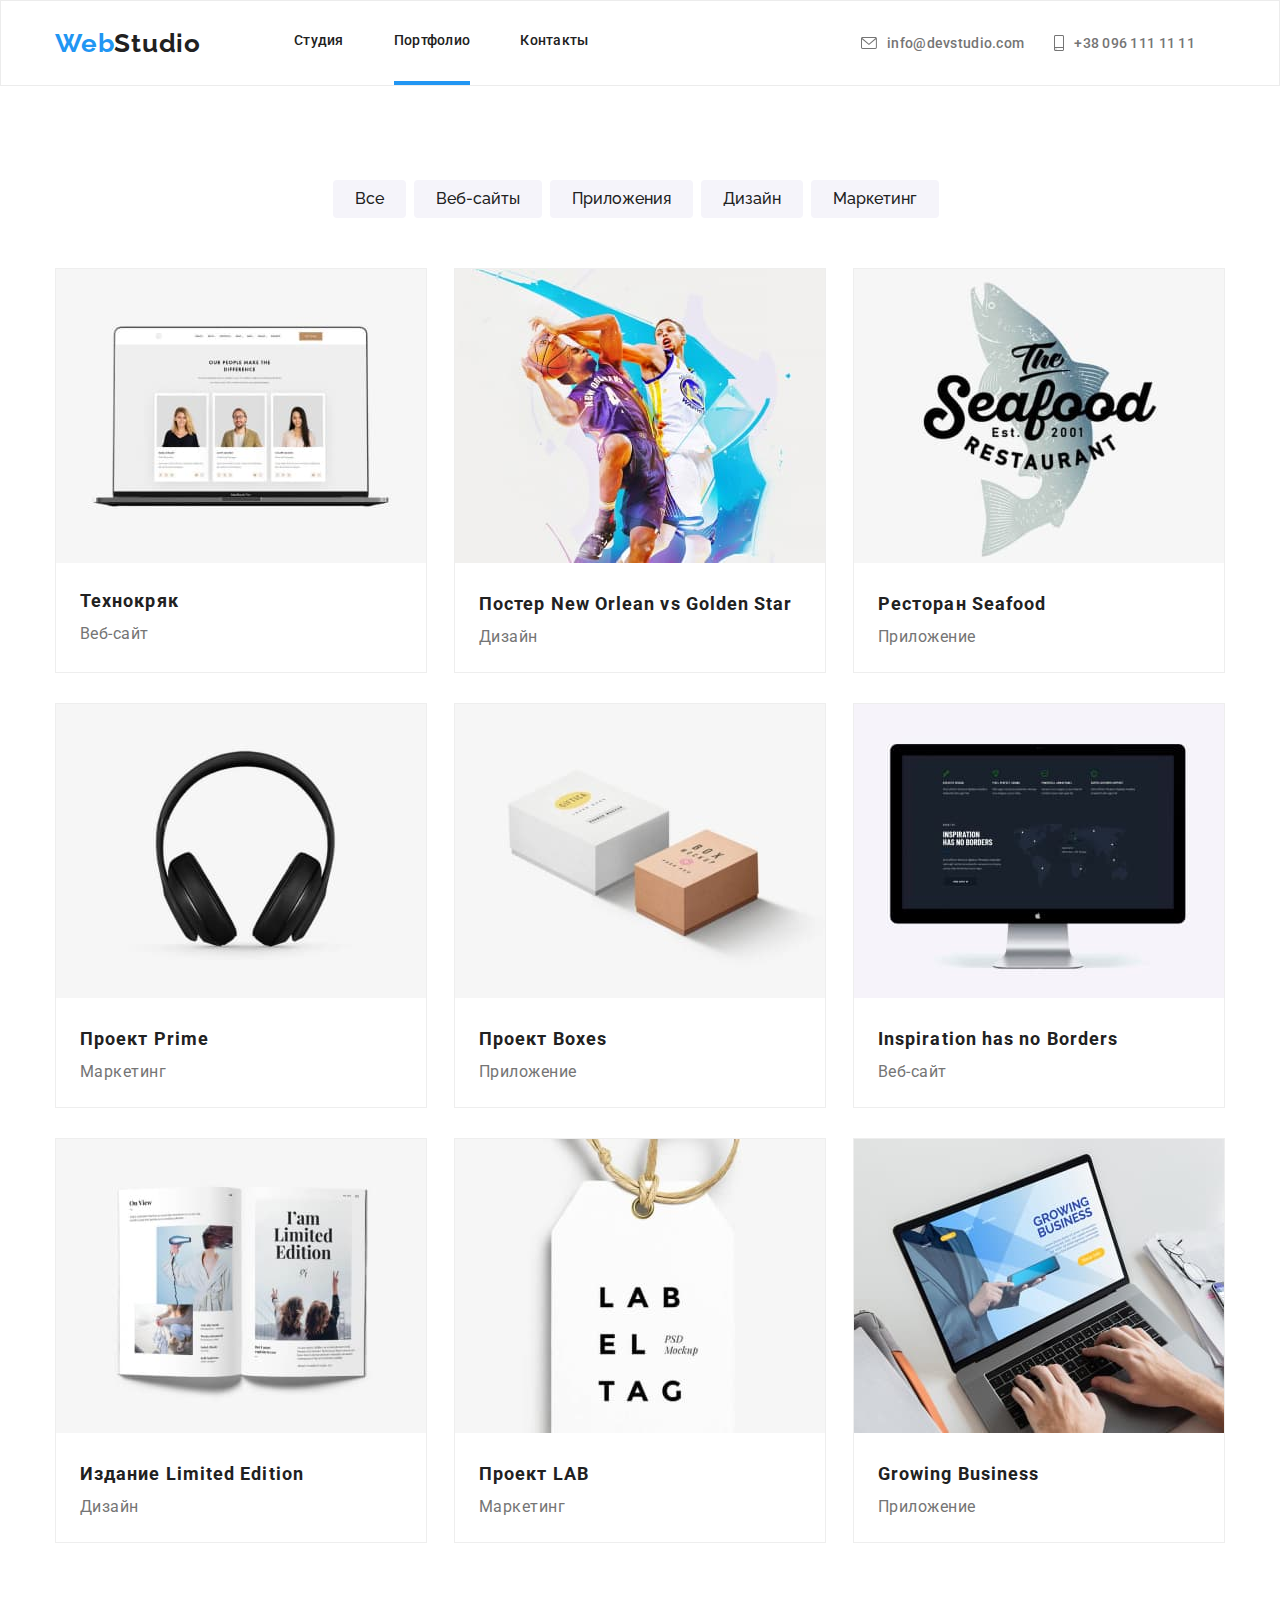
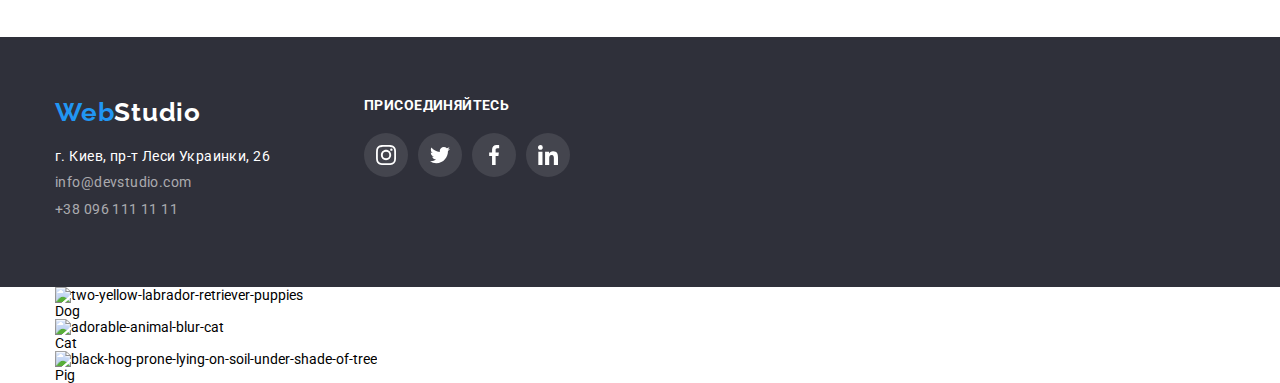
==== commit 4138ab7c: "Недоробив overflow на портфоліо" ====
--- a/portfolio.html
+++ b/portfolio.html
@@ -61,11 +61,18 @@
                 </ul>
                 <ul class="portfolio-list">
                     <li class="portfolio-list-item">
-                        <a href=""><img src="./images/img8.jpg" alt="Website" width="370" height="294"></a>
-                        <div class="portfolio-spektr">
-                            <h2 class="possibilities">Технокряк</h2>
-                            <p class="possibilities-text">Веб-сайт</p>
-                        </div>
+                        <a href="">
+                            <div class="portfolio-wraper">
+                                <img src="./images/img8.jpg" alt="Website" width="370" height="294">
+                                <p class="portfolio-text-wraper">Технокряк это современная площадка распространения коронавируса. Компании используют эту платформу для цифрового
+                                шпионажа и атак на защищённые сервера конкурентов.</p>
+                            </div>
+                           
+                            <div class="portfolio-spektr">
+                                <h2 class="possibilities">Технокряк</h2>
+                                <p class="possibilities-text">Веб-сайт</p>
+                            </div>
+                        </a>
                     </li>
                     <li class="portfolio-list-item">
                         <a href=""> <img src="./images/img9.jpg" alt="Poster" width="370" height="294"></a>
--- a/css/styles.css
+++ b/css/styles.css
@@ -718,3 +718,32 @@
 .portfolio-spektr {
   margin: 20px 24px;
 }
+
+/* Overflow портфоліо */
+.portfolio-wraper {
+  position: relative;
+  display: flex;
+  overflow: hidden;
+}
+.portfolio-text-wraper {
+  position: absolute;
+  transform: translateY(100%);
+
+  font-size: 18px;
+  width: 100%;
+  height: 100%;
+  line-height: 28px;
+  letter-spacing: 0.03em;
+  color: #ffffff;
+  padding: 63px 24px;
+  background: rgba(33, 150, 243, 0.9);
+
+  display: inline-flex;
+  justify-content: center;
+  align-items: center;
+}
+
+.portfolio-list-item:focus .portfolio-wraper,
+.portfolio-list-item:hover .portfolio-wraper {
+  transform: translateY(0);
+}
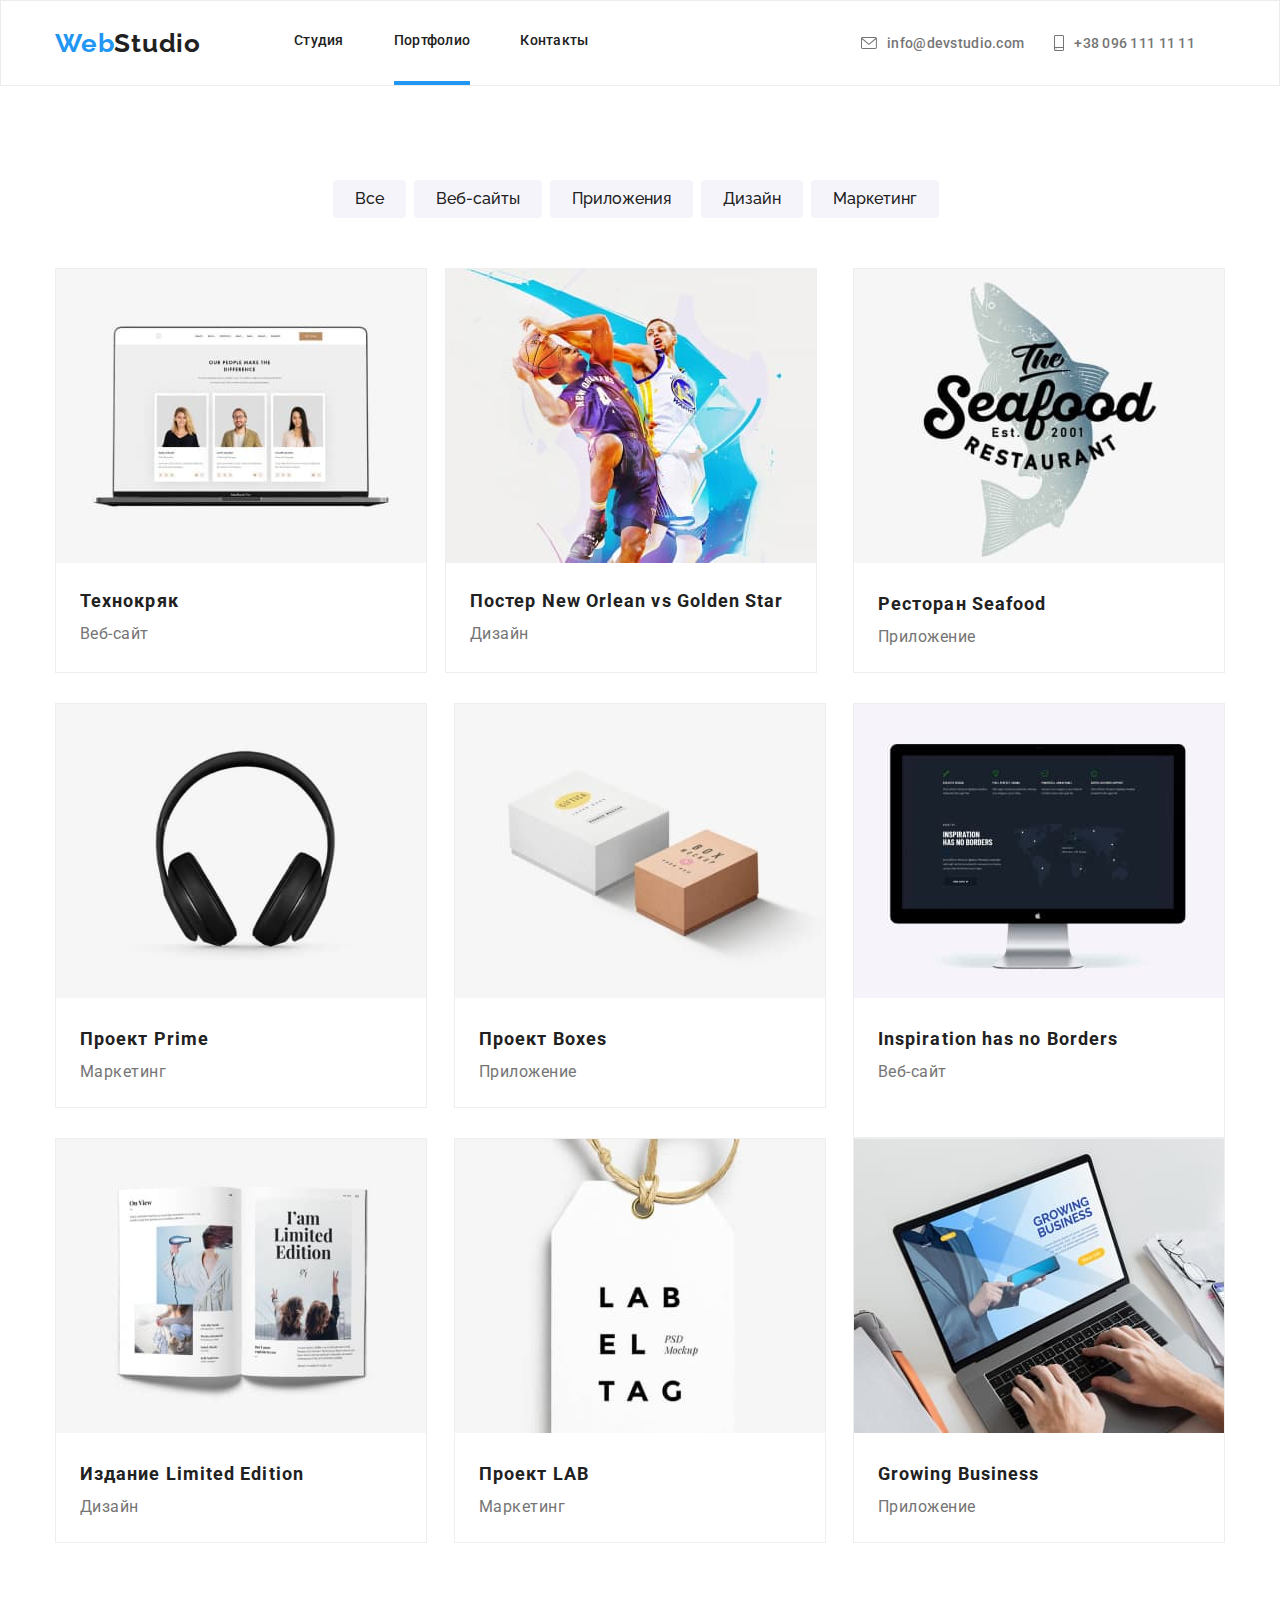
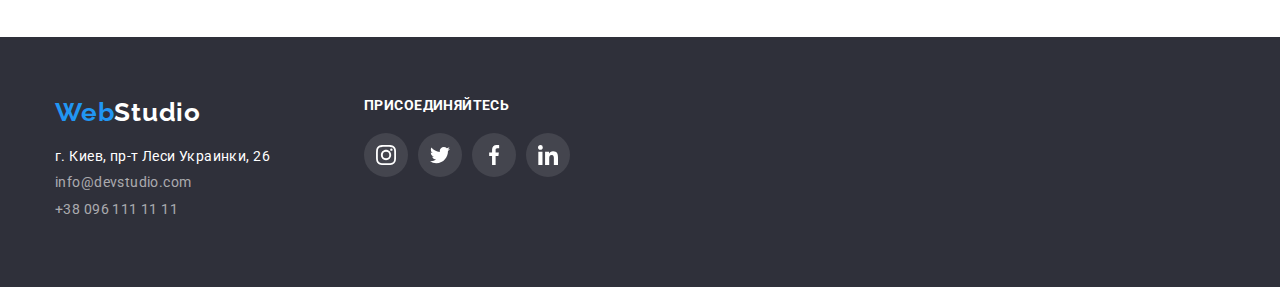
==== commit 9a950031: "Начал добавлять оверлей та портфоліо" ====
--- a/portfolio.html
+++ b/portfolio.html
@@ -61,13 +61,12 @@
                 </ul>
                 <ul class="portfolio-list">
                     <li class="portfolio-list-item">
-                        <a href="">
+                        <a href="" class="portfolio-list-link">
                             <div class="portfolio-wraper">
-                                <img src="./images/img8.jpg" alt="Website" width="370" height="294">
+                                <img src="./images/img8.jpg" alt="Website" width="370" height="294" class="img-portfolio-wraper">
                                 <p class="portfolio-text-wraper">Технокряк это современная площадка распространения коронавируса. Компании используют эту платформу для цифрового
                                 шпионажа и атак на защищённые сервера конкурентов.</p>
                             </div>
-                           
                             <div class="portfolio-spektr">
                                 <h2 class="possibilities">Технокряк</h2>
                                 <p class="possibilities-text">Веб-сайт</p>
@@ -75,11 +74,17 @@
                         </a>
                     </li>
                     <li class="portfolio-list-item">
-                        <a href=""> <img src="./images/img9.jpg" alt="Poster" width="370" height="294"></a>
-                        <div class="portfolio-spektr">
-                            <h2 class="possibilities">Постер New Orlean vs Golden Star</h2>
-                            <p class="possibilities-text">Дизайн</p>
-                        </div>                        
+                        <a href="" class="portfolio-list-link">
+                            <div class="portfolio-wraper">
+                                <img src="./images/img9.jpg" alt="Website" width="370" height="294" class="img-portfolio-wraper">
+                                <p class="portfolio-text-wraper">Технокряк это современная площадка распространения коронавируса. Компании
+                                    используют эту платформу для цифрового
+                                    шпионажа и атак на защищённые сервера конкурентов.</p>
+                            </div>
+                            <div class="portfolio-spektr">
+                                <h2 class="possibilities">Постер New Orlean vs Golden Star</h2>
+                                <p class="possibilities-text">Дизайн</p>
+                            </div>                        
                     </li>
                     <li class="portfolio-list-item">
                         <a href=""> <img src="./images/img10.jpg" alt="Restaurant" width="370" height="294"></a>
@@ -189,24 +194,5 @@
             </div>
         </div>
     </footer>
-    <div class="container">
-        <div class="thumb">
-            <img src="https://images.pexels.com/photos/58997/pexels-photo-58997.jpeg?auto=compress&cs=tinysrgb&dpr=2&w=320"
-                alt="two-yellow-labrador-retriever-puppies">
-            <p class="label">Dog</p>
-        </div>
-    
-        <div class="thumb">
-            <img src="https://images.pexels.com/photos/2558605/pexels-photo-2558605.jpeg?auto=compress&cs=tinysrgb&dpr=2&&w=320"
-                alt="adorable-animal-blur-cat">
-            <p class="label">Cat</p>
-        </div>
-    
-        <div class="thumb">
-            <img src="https://images.pexels.com/photos/1300361/pexels-photo-1300361.jpeg?auto=compress&cs=tinysrgb&dpr=2&w=320"
-                alt="black-hog-prone-lying-on-soil-under-shade-of-tree">
-            <p class="label">Pig</p>
-        </div>
-    </div>
 </body>
 </html>--- a/css/styles.css
+++ b/css/styles.css
@@ -743,7 +743,14 @@
   align-items: center;
 }
 
-.portfolio-list-item:focus .portfolio-wraper,
-.portfolio-list-item:hover .portfolio-wraper {
+.portfolio-list-link:focus .portfolio-text-wraper,
+.portfolio-list-link:hover .portfolio-text-wraper {
   transform: translateY(0);
-}
+  overflow: visible;
+}
+
+.img-portfolio-wraper {
+  display: block;
+}
+
+/*  */
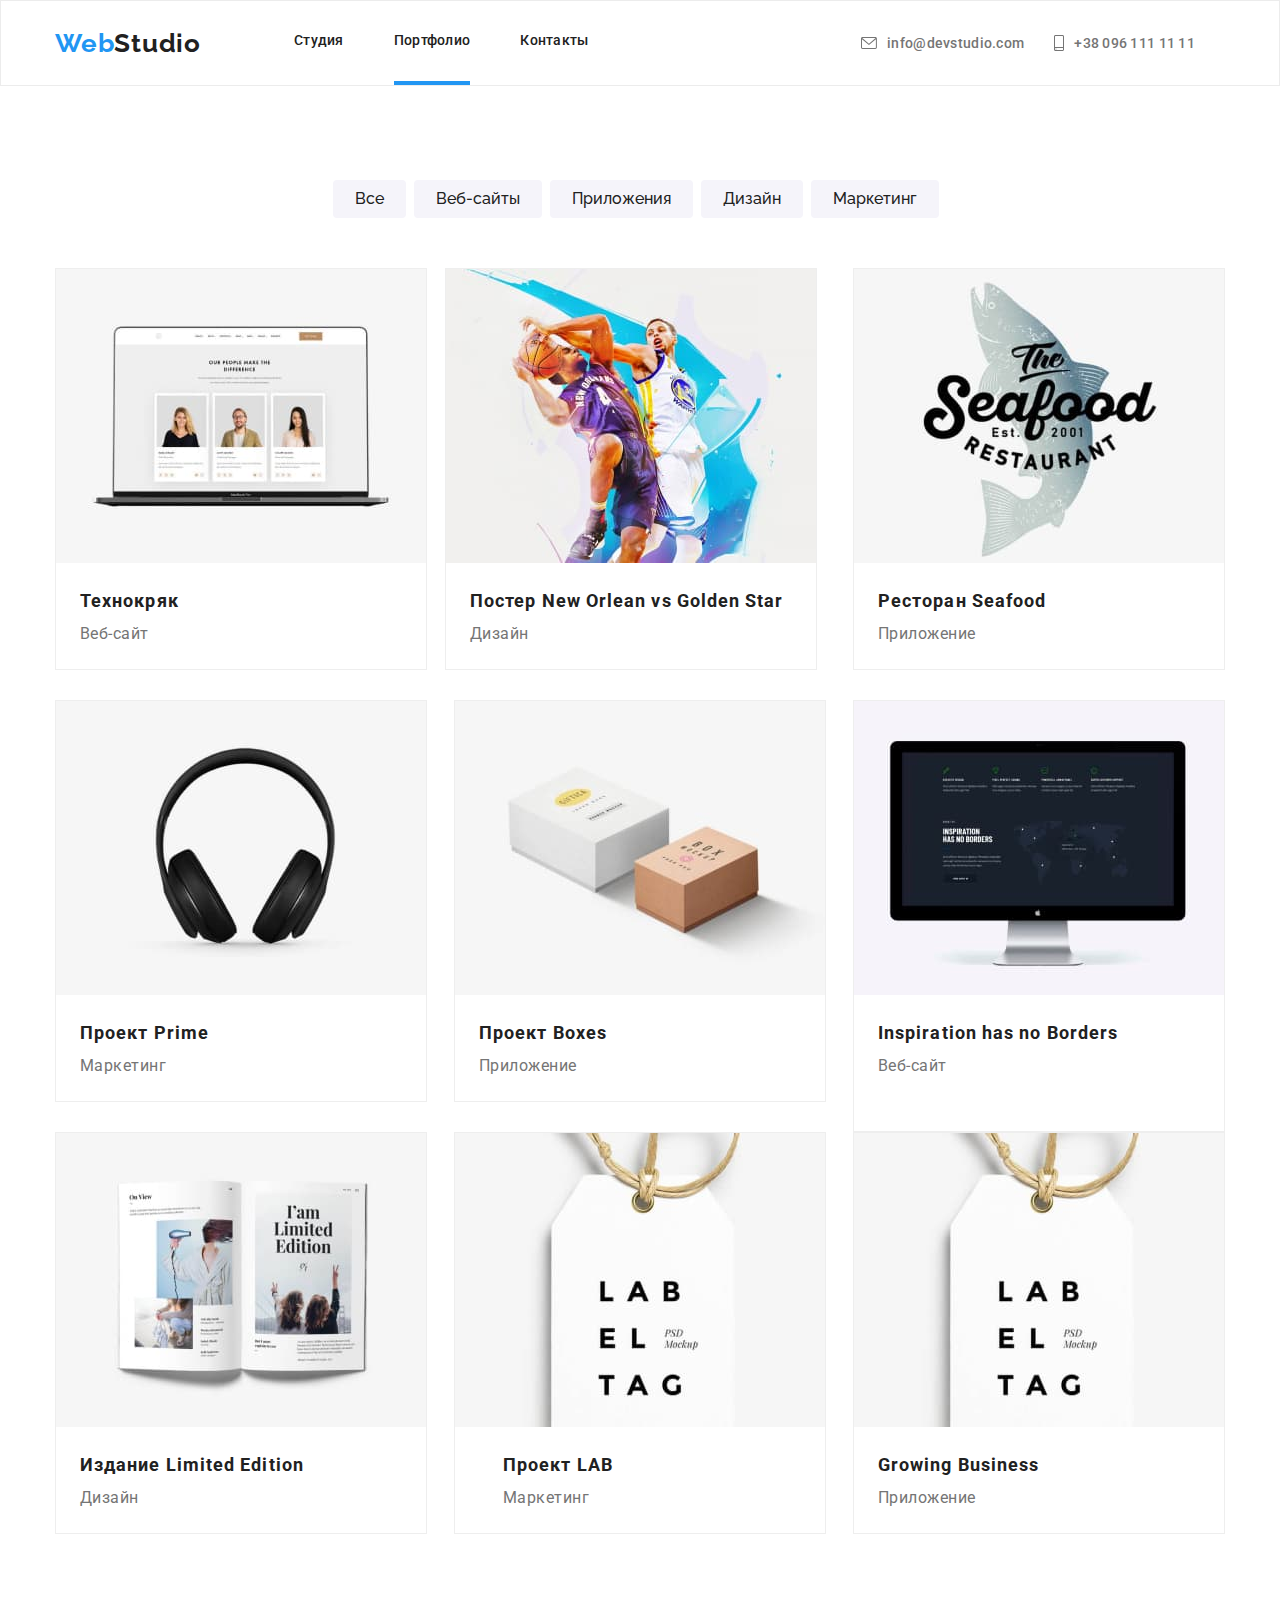
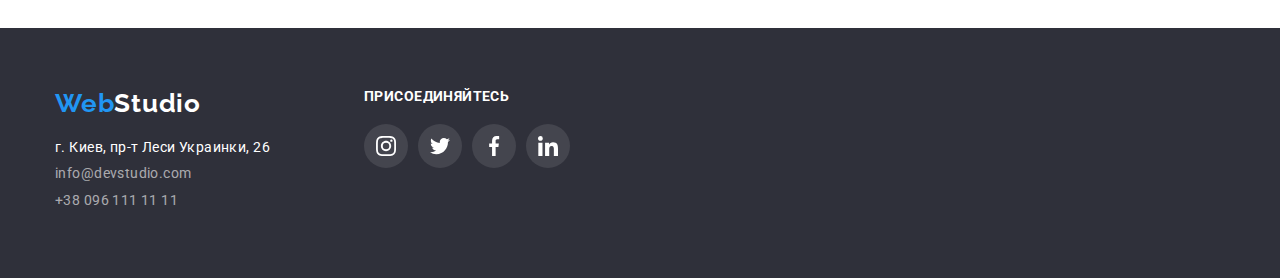
==== commit f3df4ac5: "Добавил синий фон" ====
--- a/portfolio.html
+++ b/portfolio.html
@@ -87,53 +87,97 @@
                             </div>                        
                     </li>
                     <li class="portfolio-list-item">
-                        <a href=""> <img src="./images/img10.jpg" alt="Restaurant" width="370" height="294"></a>
-                        <div class="portfolio-spektr">
-                            <h2 class="possibilities">Ресторан Seafood</h2>
-                            <p class="possibilities-text">Приложение</p>
-                        </div>
-                    </li>
-                    <li class="portfolio-list-item">
-                        <a href=""> <img src="./images/img11.jpg" alt="Prodject Prime" width="370" height="294"></a>
-                        <div class="portfolio-spektr">
-                            <h2 class="possibilities">Проект Prime</h2>
-                            <p class="possibilities-text">Маркетинг</p>
-                        </div>
-                    </li>
-                    <li class="portfolio-list-item">
-                        <a href=""> <img src="./images/img12.jpg" alt="Prodject Boxes" width="370" height="294"></a>
-                        <div class="portfolio-spektr">
-                            <h2 class="possibilities">Проект Boxes</h2>
-                            <p class="possibilities-text">Приложение</p>
-                        </div>                        
-                    </li>
-                    <li class="portfolio-list-item">
-                        <a href=""> <img src="./images/img13.jpg" alt="Inspiration" width="370" height="294"></a>
-                        <div class="portfolio-spektr">
-                            <h2 class="possibilities">Inspiration has no Borders</h2>
-                            <p class="possibilities-text">Веб-сайт</p>
-                        </div>                        
-                    </li>
-                    <li class="portfolio-list-item">
-                        <a href=""> <img src="./images/img14.jpg" alt="Издание Limited Edition" width="370" height="294"></a>
-                        <div class="portfolio-spektr">
-                            <h2 class="possibilities">Издание Limited Edition</h2>
-                            <p class="possibilities-text">Дизайн</p>
-                        </div>
-                    </li>
-                    <li class="portfolio-list-item">
-                        <a href=""> <img src="./images/img15.jpg" alt="Проект LAB" width="370" height="294"></a>
-                        <div class="portfolio-spektr">
-                            <h2 class="possibilities">Проект LAB</h2>
-                            <p class="possibilities-text">Маркетинг</p>
-                        </div>                       
-                    </li>
-                    <li class="portfolio-list-item">
-                        <a href=""> <img src="./images/img16.jpg" alt="Growing Business" width="370" height="294"></a>
-                        <div class="portfolio-spektr">
-                            <h2 class="possibilities">Growing Business</h2>
-                            <p class="possibilities-text">Приложение</p>
-                        </div>
+                        <a href="" class="portfolio-list-link">
+                            <div class="portfolio-wraper">
+                                <img src="./images/img10.jpg" alt="Website" width="370" height="294" class="img-portfolio-wraper">
+                                <p class="portfolio-text-wraper">Технокряк это современная площадка распространения коронавируса. Компании используют
+                                    эту платформу для цифрового
+                                    шпионажа и атак на защищённые сервера конкурентов.</p>
+                            </div>      
+                            <div class="portfolio-spektr">
+                                <h2 class="possibilities">Ресторан Seafood</h2>
+                                <p class="possibilities-text">Приложение</p>
+                            </div>
+                        </a>
+                    </li>
+                    <li class="portfolio-list-item">
+                        <a href="" class="portfolio-list-link"> 
+                            <div class="portfolio-wraper">
+                                <img src="./images/img11.jpg" alt="Website" width="370" height="294" class="img-portfolio-wraper">
+                                <p class="portfolio-text-wraper">Технокряк это современная площадка распространения коронавируса. Компании
+                                    используют эту платформу для цифрового шпионажа и атак на защищённые сервера конкурентов.</p>
+                            </div>
+                            <div class="portfolio-spektr">
+                                <h2 class="possibilities">Проект Prime</h2>
+                                <p class="possibilities-text">Маркетинг</p>
+                            </div>
+                        </a>
+                    </li>
+                    <li class="portfolio-list-item">
+                        <a href="" class="portfolio-list-link">
+                            <div class="portfolio-wraper">
+                                <img src="./images/img12.jpg" alt="Website" width="370" height="294" class="img-portfolio-wraper">
+                                <p class="portfolio-text-wraper">Технокряк это современная площадка распространения коронавируса. Компании
+                                    используют эту платформу для цифрового шпионажа и атак на защищённые сервера конкурентов.</p>
+                            </div>
+                            <div class="portfolio-spektr">
+                                <h2 class="possibilities">Проект Boxes</h2>
+                                <p class="possibilities-text">Приложение</p>
+                            </div>    
+                        </a>
+                    </li>
+                    <li class="portfolio-list-item">
+                        <a href="" class="portfolio-list-link">
+                            <div class="portfolio-wraper">
+                                <img src="./images/img13.jpg" alt="Website" width="370" height="294" class="img-portfolio-wraper">
+                                <p class="portfolio-text-wraper">Технокряк это современная площадка распространения коронавируса. Компании
+                                    используют эту платформу для цифрового шпионажа и атак на защищённые сервера конкурентов.</p>
+                            </div>
+                            <div class="portfolio-spektr">
+                                <h2 class="possibilities">Inspiration has no Borders</h2>
+                                <p class="possibilities-text">Веб-сайт</p>
+                            </div>    
+                        </a>                    
+                    </li>
+                    <li class="portfolio-list-item">
+                        <a href="" class="portfolio-list-link">
+                            <div class="portfolio-wraper">
+                                <img src="./images/img14.jpg" alt="Website" width="370" height="294" class="img-portfolio-wraper">
+                                <p class="portfolio-text-wraper">Технокряк это современная площадка распространения коронавируса. Компании
+                                    используют эту платформу для цифрового шпионажа и атак на защищённые сервера конкурентов.</p>
+                            </div>
+                            <div class="portfolio-spektr">
+                                <h2 class="possibilities">Издание Limited Edition</h2>
+                                <p class="possibilities-text">Дизайн</p>
+                            </div>
+                        </a>
+                    </li>
+                    <li class="portfolio-list-item">
+                        <a href="" class="portfolio-list-link">
+                            <div class="portfolio-wraper">
+                                <img src="./images/img15.jpg" alt="Website" width="370" height="294" class="img-portfolio-wraper">
+                                <p class="portfolio-text-wraper">Технокряк это современная площадка распространения коронавируса. Компании
+                                    используют эту платформу для цифрового шпионажа и атак на защищённые сервера конкурентов.</p>
+                            </div>
+                            <div class="portfolio-spektr">
+                            <div class="portfolio-spektr">
+                                <h2 class="possibilities">Проект LAB</h2>
+                                <p class="possibilities-text">Маркетинг</p>
+                            </div>   
+                        </a>
+                    </li>
+                    <li class="portfolio-list-item">
+                        <a href="" class="portfolio-list-link">
+                            <div class="portfolio-wraper">
+                                <img src="./images/img15.jpg" alt="Website" width="370" height="294" class="img-portfolio-wraper">
+                                <p class="portfolio-text-wraper">Технокряк это современная площадка распространения коронавируса. Компании
+                                    используют эту платформу для цифрового шпионажа и атак на защищённые сервера конкурентов.</p>
+                            </div>
+                            <div class="portfolio-spektr">
+                                <h2 class="possibilities">Growing Business</h2>
+                                <p class="possibilities-text">Приложение</p>
+                            </div>
+                        </a>
                     </li>
                 </ul>
 
--- a/css/styles.css
+++ b/css/styles.css
@@ -727,7 +727,7 @@
 }
 .portfolio-text-wraper {
   position: absolute;
-  transform: translateY(100%);
+  transform: translateY(101%);
 
   font-size: 18px;
   width: 100%;
